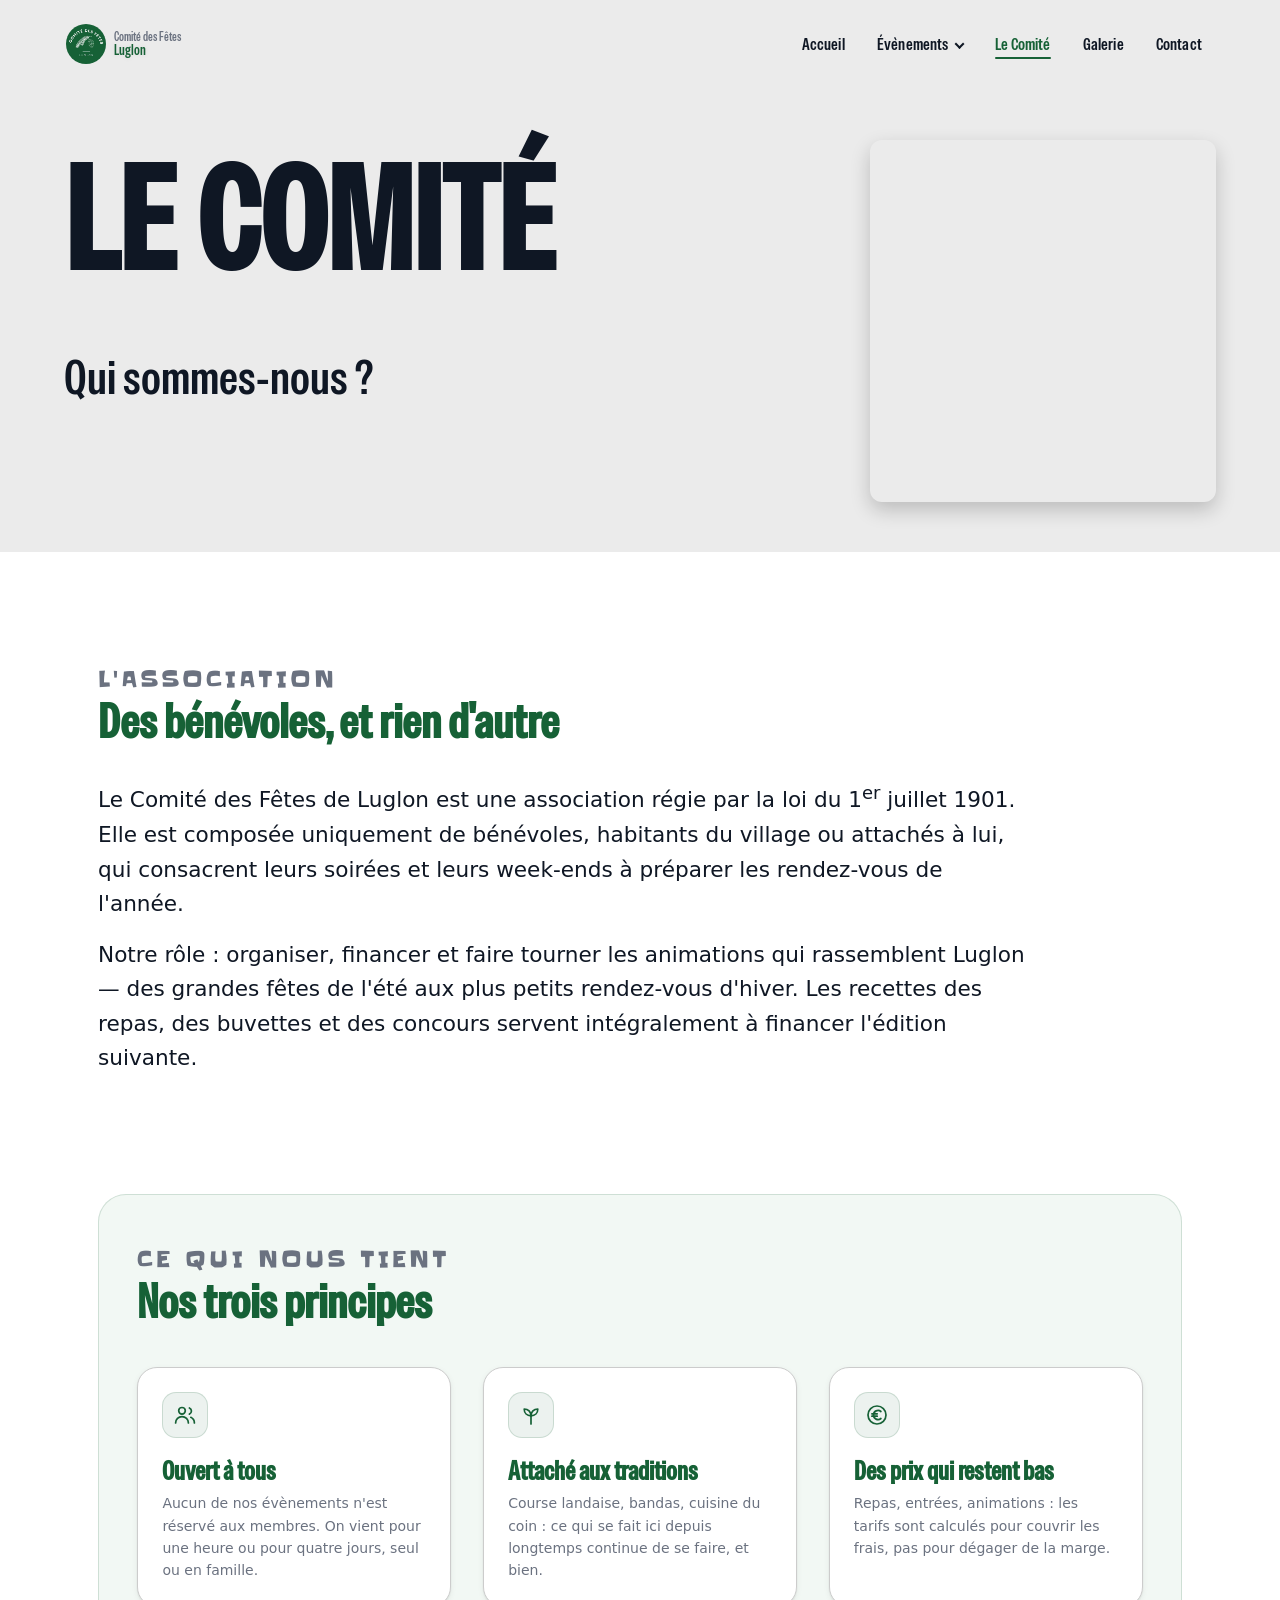
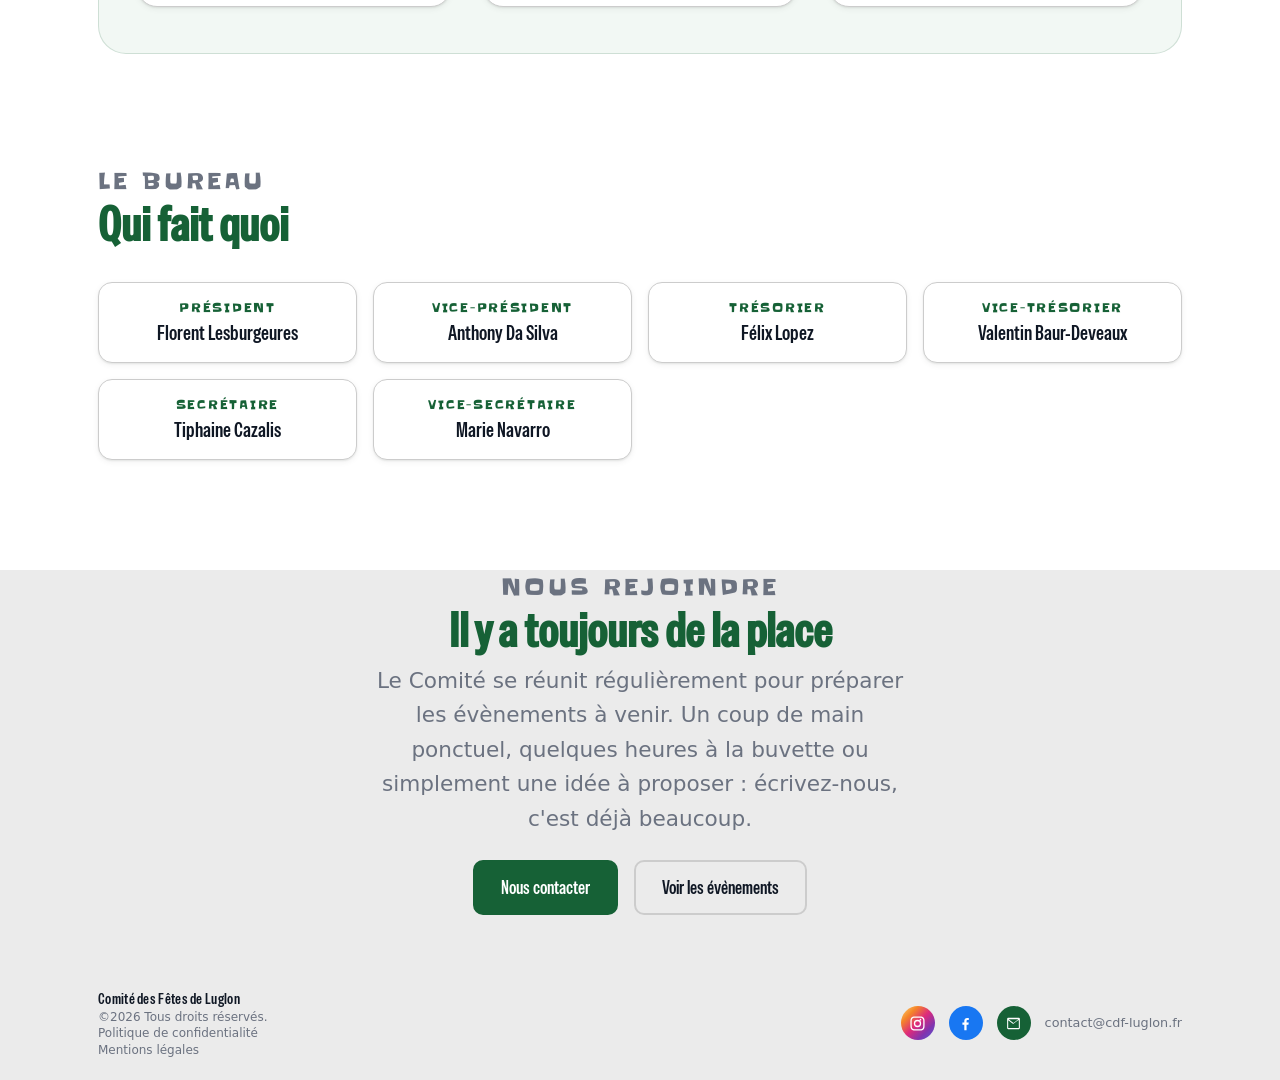
==== comite/index.html @ 2aa092a1 "Add files via upload" ====
<!doctype html>
<html lang="fr">
<head>
    <meta charset="utf-8">
    <meta name="viewport" content="width=device-width,initial-scale=1,viewport-fit=cover">
    <title>Le Comité - Comité des Fêtes de Luglon</title>

    <link rel="icon" type="image/png" href="/favicon.png">

    <link rel="stylesheet" href="/styles.css">

    <!-- SEO : balises meta -->
    <meta name="description" content="Qui sommes-nous : le Comité des Fêtes de Luglon, association loi 1901 de bénévoles qui organise les fêtes et animations du village. Le bureau, nos missions, comment nous rejoindre.">
    <link rel="canonical" href="https://cdf-luglon.fr/comite/">

    <!-- Open Graph (partage WhatsApp, Facebook, etc.) -->
    <meta property="og:type" content="website">
    <meta property="og:title" content="Le Comité — Comité des Fêtes de Luglon">
    <meta property="og:description" content="Qui sommes-nous : le Comité des Fêtes de Luglon, association loi 1901 de bénévoles qui organise les fêtes et animations du village. Le bureau, nos missions, comment nous rejoindre.">
    <meta property="og:url" content="https://cdf-luglon.fr/comite/">
    <meta property="og:image" content="https://cdf-luglon.fr/images/logo_google.jpg">
    <meta property="og:image:width" content="512">
    <meta property="og:image:height" content="512">
    <meta property="og:locale" content="fr_FR">
    <meta property="og:site_name" content="Comité des Fêtes de Luglon">

    <!-- JSON-LD : données structurées pour Google -->
    <script type="application/ld+json">
    {
      "@context": "https://schema.org",
      "@type": "Organization",
      "name": "Comité des Fêtes de Luglon",
      "url": "https://cdf-luglon.fr",
      "logo": "https://cdf-luglon.fr/images/logo_google.jpg",
      "image": "https://cdf-luglon.fr/images/logo_google.jpg",
      "email": "contact@cdf-luglon.fr",
      "sameAs": [
        "https://www.instagram.com/cdfluglon/",
        "https://www.facebook.com/p/Comit%C3%A9-des-f%C3%AAtes-de-Luglon-100083680651271/"
      ]
    }
    </script>
</head>
<body>
    <!-- ==========================================================
         BARRE DE NAVIGATION — bloc identique sur toutes les pages.
         SEULE DIFFÉRENCE ENTRE LES PAGES : l'attribut aria-current.
           /             → sur « Accueil »
           /evenements/  → sur « Évènements » (et ses sous-pages)
           /comite/      → sur « Le Comité »
           /galerie/     → sur « Galerie »
           /contact/     → sur « Contact »
           /reservation/, pages légales → aucun
         ========================================================== -->
    <a class="skip-link" href="#contenu">Aller au contenu</a>

    <nav class="site-nav" aria-label="Navigation principale">
        <div class="site-nav__bar">
            <span class="site-nav__glass" aria-hidden="true"></span>

            <a class="site-nav__brand" href="/">
                <img class="site-nav__logo" src="/images/logo_cdf.jpg" alt=""
                     width="40" height="40" decoding="async">
                <span class="site-nav__wordmark">
                    <span class="site-nav__wordmark-top">Comité des Fêtes</span>
                    <span class="site-nav__wordmark-bot">Luglon</span>
                </span>
            </a>

            <ul class="site-nav__links" id="site-nav-panel">
                <li><a href="/">Accueil</a></li>
                <li class="site-nav__item--has-menu">
                    <a href="/evenements/">Évènements<span class="site-nav__chevron" aria-hidden="true"></span></a>
                    <ul class="site-nav__submenu">
                        <li><a href="/evenements/fetes-de-luglon/">Les Fêtes de Luglon</a></li>
                        <li><a href="/evenements/concours-de-belote/">Concours de belote</a></li>
                        <li><a href="/evenements/carnaval/">Carnaval</a></li>
                        <li><a href="/evenements/">Tous les évènements</a></li>
                    </ul>
                </li>
                <li><a href="/comite/" aria-current="page">Le Comité</a></li>
                <li><a href="/galerie/">Galerie</a></li>
                <li><a href="/contact/">Contact</a></li>
            </ul>

            <button class="site-nav__toggle" type="button"
                    aria-expanded="false" aria-controls="site-nav-panel"
                    aria-label="Ouvrir le menu">
                <span class="site-nav__burger" aria-hidden="true"></span>
            </button>
        </div>
    </nav>

    <div class="site-nav__scrim" aria-hidden="true"></div>
    <div class="site-nav__sentinel" aria-hidden="true"></div>

    <div class="main-hero" id="contenu">
        <div class="hero-content">
            <h1 class="main-title">LE COMITÉ</h1>
            <p class="main-subtitle">Qui sommes-nous ?</p>
        </div>
        <!-- MOBILE : le dessin n'est pas seulement masqué, il n'est PAS
             TÉLÉCHARGÉ. Un simple display:none ne suffit pas — le
             navigateur récupère l'image quoi qu'il arrive, soit 256 Ko
             inutiles sur chaque page, en 4G de campagne.
             Le <source> ci-dessous intercepte sous 769px et sert un SVG
             vide en data URI (aucune requête). Le CSS masque ensuite le
             <picture> entier.
             Sans prise en charge de <picture>, l'<img> reprend la main et
             affiche le vrai dessin : dégradation propre. -->
        <picture class="hero-image">
            <source media="(max-width: 768px)" srcset="data:image/svg+xml,%3Csvg%20xmlns='http://www.w3.org/2000/svg'%20width='1734'%20height='1814'/%3E">
            <img src="/images/dessin_luglon.jpeg" alt="Dessin du bourg de Luglon"
                 width="1734" height="1814" decoding="async">
        </picture>
    </div>

    <main>
        <section class="page-section has-decor">
            <!-- DÉCOR VÉGÉTAL — voir la section 19 de styles.css. Purement
                 ornemental : aria-hidden, pointer-events:none, aucun JS, et rien
                 ne s'affiche en dessous de 1440px. -->
            <span class="decor-vine decor-vine--left" aria-hidden="true"><span class="decor-vine__ink"></span></span>
            <span class="decor-vine decor-vine--right" aria-hidden="true"><span class="decor-vine__ink"></span></span>
            <div class="section-head" data-reveal>
                <p class="kicker">L'association</p>
                <h2>Des bénévoles, et rien d'autre</h2>
            </div>
            <div class="prose" data-reveal>
                <p>
                    Le Comité des Fêtes de Luglon est une association régie par la loi
                    du 1<sup>er</sup> juillet 1901. Elle est composée uniquement de
                    bénévoles, habitants du village ou attachés à lui, qui consacrent
                    leurs soirées et leurs week-ends à préparer les rendez-vous de
                    l'année.
                </p>
                <p>
                    Notre rôle : organiser, financer et faire tourner les animations qui
                    rassemblent Luglon — des grandes fêtes de l'été aux plus petits
                    rendez-vous d'hiver. Les recettes des repas, des buvettes et des
                    concours servent intégralement à financer l'édition suivante.
                </p>
            </div>
        </section>

        <section class="page-section">
            <div class="panel">
                <div class="section-head" data-reveal>
                    <p class="kicker">Ce qui nous tient</p>
                    <h2>Nos trois principes</h2>
                </div>
                <div class="rail value-grid" tabindex="0"
                     role="group" aria-label="Nos trois principes">
                    <div class="value-card" data-reveal style="--i:0">
                        <span class="value-card__icon icon-badge"><svg class="icon" viewBox="0 0 24 24" fill="none" stroke="currentColor" stroke-width="1.7" stroke-linecap="round" stroke-linejoin="round" aria-hidden="true" focusable="false"><circle cx="9" cy="7.8" r="3.3"/><path d="M2.6 20a6.4 6.4 0 0 1 12.8 0"/><path d="M16.4 5a3.3 3.3 0 0 1 0 6.1"/><path d="M17.8 14.3A6.4 6.4 0 0 1 21.4 20"/></svg></span>
                        <h3>Ouvert à tous</h3>
                        <p>
                            Aucun de nos évènements n'est réservé aux membres. On vient
                            pour une heure ou pour quatre jours, seul ou en famille.
                        </p>
                    </div>
                    <div class="value-card" data-reveal style="--i:1">
                        <span class="value-card__icon icon-badge"><svg class="icon" viewBox="0 0 24 24" fill="none" stroke="currentColor" stroke-width="1.7" stroke-linecap="round" stroke-linejoin="round" aria-hidden="true" focusable="false"><path d="M12 21v-8.2"/><path d="M12 12.8c0-4 2.8-6.8 6.8-6.8 0 4-2.8 6.8-6.8 6.8Z"/><path d="M12 12.8c0-4-2.8-6.8-6.8-6.8 0 4 2.8 6.8 6.8 6.8Z"/></svg></span>
                        <h3>Attaché aux traditions</h3>
                        <p>
                            Course landaise, bandas, cuisine du coin : ce qui se fait ici
                            depuis longtemps continue de se faire, et bien.
                        </p>
                    </div>
                    <div class="value-card" data-reveal style="--i:2">
                        <span class="value-card__icon icon-badge"><svg class="icon" viewBox="0 0 24 24" fill="none" stroke="currentColor" stroke-width="1.7" stroke-linecap="round" stroke-linejoin="round" aria-hidden="true" focusable="false"><circle cx="12" cy="12" r="9"/><path d="M15.9 8.5a4.5 4.5 0 0 0-7.4 3.5 4.5 4.5 0 0 0 7.4 3.5"/><path d="M6.9 10.8h5.3M6.9 13.2h5.3"/></svg></span>
                        <h3>Des prix qui restent bas</h3>
                        <p>
                            Repas, entrées, animations : les tarifs sont calculés pour
                            couvrir les frais, pas pour dégager de la marge.
                        </p>
                    </div>
                </div>
                <!-- Points remplis par rail-dots.js : tout .rail suivi d'un
                     .rail-dots en reçoit, sans rien déclarer côté JS.
                     Masqués au-dessus de 900px, où le rail devient une grille. -->
                <div class="rail-dots" role="group" aria-label="Aller à un principe"></div>
            </div>
        </section>

        <section class="page-section has-decor">
            <!-- DÉCOR VÉGÉTAL — voir la section 19 de styles.css. Purement
                 ornemental : aria-hidden, pointer-events:none, aucun JS, et rien
                 ne s'affiche en dessous de 1440px. -->
            <span class="decor-vine decor-vine--left" aria-hidden="true"><span class="decor-vine__ink"></span></span>
            <span class="decor-vine decor-vine--right" aria-hidden="true"><span class="decor-vine__ink"></span></span>
            <div class="section-head" data-reveal>
                <p class="kicker">Le bureau</p>
                <h2>Qui fait quoi</h2>
            </div>
            <div class="team-grid">
                <div class="member" data-reveal style="--i:0">
                    <p class="member__role">Président</p>
                    <p class="member__name">Florent Lesburgeures</p>
                </div>
                <div class="member" data-reveal style="--i:1">
                    <p class="member__role">Vice-président</p>
                    <p class="member__name">Anthony Da Silva</p>
                </div>
                <div class="member" data-reveal style="--i:2">
                    <p class="member__role">Trésorier</p>
                    <p class="member__name">Félix Lopez</p>
                </div>
                <div class="member" data-reveal style="--i:2">
                    <p class="member__role">Vice-trésorier</p>
                    <p class="member__name">Valentin Baur-Deveaux</p>
                </div>
                <div class="member" data-reveal style="--i:3">
                    <p class="member__role">Secrétaire</p>
                    <p class="member__name">Tiphaine Cazalis</p>
                </div>
                <div class="member" data-reveal style="--i:3">
                    <p class="member__role">Vice-secrétaire</p>
                    <p class="member__name">Marie Navarro</p>
                </div>
            </div>
        </section>

        <section class="page-section page-section--footer-band">
            <div class="section-head section-head--center" data-reveal>
                <p class="kicker">Nous rejoindre</p>
                <h2>Il y a toujours de la place</h2>
                <p>
                    Le Comité se réunit régulièrement pour préparer les évènements à
                    venir. Un coup de main ponctuel, quelques heures à la buvette ou
                    simplement une idée à proposer : écrivez-nous, c'est déjà
                    beaucoup.
                </p>
                <div class="cta-row" style="justify-content:center">
                    <a class="btn btn--primary" href="/contact/">Nous contacter</a>
                    <a class="btn btn--ghost" href="/evenements/">Voir les évènements</a>
                </div>
            </div>
        </section>
    </main>

    <footer class="site-footer">
        <div class="footer-inner">
            <div class="footer-brand">
                <span class="footer-title">Comité des Fêtes de Luglon</span>
                <span class="footer-copyright">©2026 Tous droits réservés.</span>
                <a href="/confidentialite/" class="footer-legal-link">Politique de confidentialité</a>
                <a href="/mentions-legales/" class="footer-legal-link">Mentions légales</a>
            </div>
            <div class="footer-social">
                <a href="https://www.instagram.com/cdfluglon/" target="_blank" rel="noopener noreferrer" aria-label="Instagram du Comité des Fêtes de Luglon" class="footer-social-link footer-instagram">
                    <svg viewBox="0 0 24 24" class="footer-icon" aria-hidden="true"><path fill="currentColor" d="M12 2c-2.72 0-3.06.01-4.12.06-1.06.05-1.79.22-2.43.47a4.9 4.9 0 0 0-1.77 1.15A4.9 4.9 0 0 0 2.53 5.45c-.25.64-.42 1.37-.47 2.43C2.01 8.94 2 9.28 2 12s.01 3.06.06 4.12c.05 1.06.22 1.79.47 2.43.26.66.6 1.22 1.15 1.77.55.55 1.11.9 1.77 1.15.64.25 1.37.42 2.43.47C8.94 21.99 9.28 22 12 22s3.06-.01 4.12-.06c1.06-.05 1.79-.22 2.43-.47a4.9 4.9 0 0 0 1.77-1.15 4.9 4.9 0 0 0 1.15-1.77c.25-.64.42-1.37.47-2.43.05-1.06.06-1.4.06-4.12s-.01-3.06-.06-4.12c-.05-1.06-.22-1.79-.47-2.43a4.9 4.9 0 0 0-1.15-1.77A4.9 4.9 0 0 0 18.55 2.53c-.64-.25-1.37-.42-2.43-.47C15.06 2.01 14.72 2 12 2Zm0 1.8c2.67 0 2.99.01 4.04.06.97.04 1.5.21 1.85.34.46.18.79.39 1.14.74.35.35.56.68.74 1.14.13.35.3.88.34 1.85.05 1.05.06 1.37.06 4.04s-.01 2.99-.06 4.04c-.04.97-.21 1.5-.34 1.85-.18.46-.39.79-.74 1.14-.35.35-.68.56-1.14.74-.35.13-.88.3-1.85.34-1.05.05-1.37.06-4.04.06s-2.99-.01-4.04-.06c-.97-.04-1.5-.21-1.85-.34a3.1 3.1 0 0 1-1.14-.74 3.1 3.1 0 0 1-.74-1.14c-.13-.35-.3-.88-.34-1.85C3.81 14.99 3.8 14.67 3.8 12s.01-2.99.06-4.04c.04-.97.21-1.5.34-1.85.18-.46.39-.79.74-1.14.35-.35.68-.56 1.14-.74.35-.13.88-.3 1.85-.34C9.01 3.81 9.33 3.8 12 3.8Zm0 3.05a5.15 5.15 0 1 0 0 10.3 5.15 5.15 0 0 0 0-10.3Zm0 8.5a3.35 3.35 0 1 1 0-6.7 3.35 3.35 0 0 1 0 6.7Zm5.36-8.7a1.2 1.2 0 1 1-2.4 0 1.2 1.2 0 0 1 2.4 0Z"/></svg>
                </a>
                <a href="https://www.facebook.com/p/Comit%C3%A9-des-f%C3%AAtes-de-Luglon-100083680651271/" target="_blank" rel="noopener noreferrer" aria-label="Facebook du Comité des Fêtes de Luglon" class="footer-social-link footer-facebook">
                    <svg viewBox="0 0 24 24" class="footer-icon" aria-hidden="true"><path fill="currentColor" d="M13.5 21.5v-7.9h2.65l.4-3.08h-3.05V8.55c0-.89.25-1.5 1.52-1.5h1.63V4.3a21.8 21.8 0 0 0-2.37-.12c-2.35 0-3.96 1.43-3.96 4.06v2.27H7.66v3.08h2.66v7.9h3.18Z"/></svg>
                </a>
                <a href="mailto:contact@cdf-luglon.fr" aria-label="Envoyer un e-mail au Comité des Fêtes de Luglon" class="footer-social-link footer-mail">
                    <svg viewBox="0 0 24 24" class="footer-icon" aria-hidden="true"><path fill="currentColor" d="M3 5.5A1.5 1.5 0 0 1 4.5 4h15A1.5 1.5 0 0 1 21 5.5v13a1.5 1.5 0 0 1-1.5 1.5h-15A1.5 1.5 0 0 1 3 18.5v-13Zm2.1.5 6.9 5.17L18.9 6H5.1Zm13.4 1.3-6.1 4.57a1.5 1.5 0 0 1-1.8 0L4.5 7.3v11.2h15V7.3Z"/></svg>
                </a>
                <a href="mailto:contact@cdf-luglon.fr" class="footer-email">contact@cdf-luglon.fr</a>
            </div>
        </div>
    </footer>

    <script src="/scroll-animations.js"></script>
    <script src="/rail-dots.js"></script>
    <script src="/nav.js"></script>
</body>
</html>
---- styles.css ----
/* ============================================================================
   COMITÉ DES FÊTES DE LUGLON — feuille de style unique
   ============================================================================

   SOMMAIRE
     1.  Tokens (variables de design)
     2.  Polices (@font-face)
     3.  Reset & base
     4.  Typographie
     5.  Utilitaires de mise en page
     6.  Primitives « verre »
     7.  Boutons & liens
     8.  Barre de navigation
     9.  Hero
     10. Cartes & contenu (accueil, programme)
     11. Rails / carrousels à défilement magnétique
         puis, dans la foulée : sections de contenu (.page-section),
         cartes d'évènement, page Comité, page Contact
     12. Galerie photo
     13. Formulaire de réservation
     14. Modales
     15. Page de confirmation
     16. Pages légales
     17. Pied de page
     18. Mouvement, apparitions au scroll, accessibilité

   DEUX RÈGLES À NE PAS ENFREINDRE
   -------------------------------
   A. BUDGET « VERRE ». Le flou d'arrière-plan (backdrop-filter) est réservé à
      trois surfaces : .site-nav__glass, le panneau mobile, .modal-box. Tout le
      reste est opaque (--card / --bg + une ombre). Chaque backdrop-filter est
      une passe GPU distincte ; en empiler plus fait tomber les images par
      seconde sur mobile.

   B. JAMAIS de `filter`, `transform`, `will-change` ni `contain: paint` sur
      html, body, .wrap ou tout ancêtre de la barre de navigation ou d'une
      modale. N'importe laquelle de ces propriétés transforme un
      `position: fixed` en `position: absolute` relatif à cet ancêtre, et
      casse à la fois la barre et les modales.

   ORGANISATION
   ------------
   Chaque composant est décrit à UN SEUL endroit : structure, survol,
   animation et media query comprises. L'ancienne version séparait une couche
   « animations » d'une couche « structure », si bien que chaque composant
   existait en deux exemplaires distants de 600 lignes.
   ============================================================================ */


/* ============================================================================
   1. TOKENS
   ============================================================================ */

:root {
  /* --- Couleurs (noms historiques conservés) --- */
  --bg: #ffffff;
  --card: #ebebeb;
  --text: #0f1724;              /* Noir foncé */
  --muted: #6b7280;
  --tab-font: #e9f2ee;
  --tab-border : #ccc;
  --form-bg: #ffffff;
  --text-shadow: #0000001a;
  --luglon-green: #166136;
  --resa-shadow: #00000080;

  --accent: var(--luglon-green);
  --error-red: #dc3545;
  --warning-orange-font: #ffa5001a;
  --warning-orange-border: #ffa500;

  --sending-bg: #ffe0b2;
  --sending-border: #e65100;
  --error-bg: #ffebee;
  --error-border: #c62828;
  --success-bg: #e8f5e9;
  --success-border: #2e7d32;

  /* Alerte / attention — volontairement en rupture avec le vert de marque */
  --alert: #c62828;

  /* VERT DE TEXTE — à utiliser pour tout titre ou libellé écrit en vert.
     --luglon-green est le vert des SURFACES (boutons, filets, fonds) : il est
     conçu pour porter du texte blanc. Employé comme couleur d'encre sur le
     fond sombre (#1a1a1a), il tombe à 2,2:1, très en dessous du minimum de
     4,5:1. --green-ink suit donc le thème : vert de marque en clair, vert
     clair en sombre. Les deux tiennent ~9,7:1 sur leur fond respectif. */
  --green-ink: #166136;

  /* Déclinaisons du vert de marque (dérivées de --luglon-green) */
  --green-050: #f2f8f4;
  --green-100: #dcebe2;
  --green-700: #0f4a28;
  --green-tint-08: rgba(22, 97, 54, 0.08);
  --green-tint-16: rgba(22, 97, 54, 0.16);
  --green-tint-24: rgba(22, 97, 54, 0.24);

  /* --- Polices --- */
  --font-body: Inter, system-ui, -apple-system, "Segoe UI", Roboto, "Helvetica Neue", Arial;
  --font-title: "Special Gothic Condensed One", sans-serif;
  --font-display: "Fascinate Inline", cursive;   /* titres de jour UNIQUEMENT */
  --font-kicker: "Slackey", cursive;             /* sur-titres de section */

  /* --- Échelle typographique (pour les nouveaux composants) --- */
  --fs-hero: clamp(2.75rem, 11vw, 9rem);
  --fs-h1:   clamp(2.25rem, 7vw, 5rem);
  --fs-h2:   clamp(1.75rem, 4.5vw, 3rem);
  --fs-h3:   clamp(1.2rem, 2.4vw, 1.6rem);
  --fs-day:  clamp(2rem, 7vw, 4rem);
  --fs-lead: clamp(1.05rem, 1.8vw, 1.35rem);
  --fs-lead-xl: clamp(1.3rem, 2.6vw, 1.9rem);   /* chapô de section */
  --fs-sm:   0.875rem;
  --fs-xs:   0.78rem;

  --lh-tight: 1.06;
  --lh-body:  1.6;
  --tracking-title: 0.01em;
  --tracking-kicker: 0.14em;

  /* --- Espacement (base 4px) --- */
  --space-3xs: 0.25rem;
  --space-2xs: 0.5rem;
  --space-xs:  0.75rem;
  --space-s:   1rem;
  --space-m:   1.5rem;
  --space-l:   2rem;
  --space-xl:  3rem;
  --space-2xl: 4.5rem;
  --space-3xl: 7rem;

  --section-y:   clamp(3rem, 8vw, 7rem);
  --gutter:      clamp(1rem, 5vw, 3rem);
  --content-max: 1180px;
  --measure:     68ch;

  /* --- Rayons --- */
  --r-xs: 6px;
  --r-s: 10px;
  --r-m: 14px;
  --r-l: 20px;
  --r-xl: 28px;
  --r-pill: 999px;

  /* --- Ombres (contact serré + ambiant large + liseré intérieur) --- */
  --rim-top: inset 0 1px 0 rgba(255, 255, 255, 0.75);
  --shadow-s: 0 1px 2px rgba(9, 30, 18, 0.08),
              0 2px 6px rgba(9, 30, 18, 0.06);
  --shadow-m: 0 1px 2px rgba(9, 30, 18, 0.08),
              0 8px 24px -6px rgba(9, 30, 18, 0.14);
  --shadow-l: 0 2px 4px rgba(9, 30, 18, 0.10),
              0 18px 48px -12px rgba(9, 30, 18, 0.22);
  --shadow-nav: 0 1px 2px rgba(9, 30, 18, 0.06),
                0 8px 30px -8px rgba(9, 30, 18, 0.18);
  --shadow-focus: 0 0 0 3px var(--green-tint-24);

  /* --- Verre (voir la règle A en tête de fichier) --- */
  --glass-blur: 12px;
  --glass-sat: 1.4;
  --glass-filter: blur(var(--glass-blur)) saturate(var(--glass-sat));
  --glass-bg:        rgba(255, 255, 255, 0.45);
  /* La barre et le panneau mobile passent au-dessus de gros titres très
     contrastés : 0.45 ne sépare pas assez, les liens se confondent avec le
     texte qui défile derrière. */
  --glass-bg-strong: rgba(255, 255, 255, 0.78);
  --glass-opaque:    #f7f7f8;   /* transparence réduite / contraste élevé */
  --glass-edge: linear-gradient(150deg,
                  rgba(255, 255, 255, 0.90),
                  rgba(255, 255, 255, 0.15) 30%,
                  rgba(255, 255, 255, 0.00) 55%,
                  rgba(255, 255, 255, 0.40));

  /* --- Mouvement --- */
  --ease-standard:  cubic-bezier(0.2, 0, 0, 1);
  --ease-enter:     cubic-bezier(0.05, 0.7, 0.1, 1);
  --ease-exit:      cubic-bezier(0.3, 0, 0.8, 0.15);
  --ease-overshoot: cubic-bezier(0.34, 1.56, 0.64, 1);
  --ease-sheet:     cubic-bezier(0.32, 0.72, 0, 1);
  /* Courbe historique du site, conservée pour les animations existantes */
  --ease-expo-out:  cubic-bezier(0.22, 1, 0.36, 1);

  --dur-hover: 120ms;
  --dur-fast:  180ms;
  --dur-exit:  160ms;
  --dur-base:  240ms;
  --dur-slow:  400ms;
  --dur-sheet: 500ms;

  /* --- Plans (z-index) : une seule échelle nommée ---
     Avant, .floating-logo et .modal-overlay valaient tous deux 1000 : la
     modale et le logo se disputaient le même plan. */
  --z-base: 0;
  --z-raised: 10;      /* cartes survolées, points de carrousel */
  --z-sticky: 100;
  /* Le voile passe SOUS la barre : .site-nav est en position:fixed avec un
     z-index, elle crée donc un contexte d'empilement — tout ce qu'elle
     contient (dont le panneau) est peint au niveau 200. Un voile à 210
     recouvrirait la croix de fermeture, qui deviendrait non cliquable. */
  --z-scrim: 190;      /* voile du panneau mobile */
  --z-nav: 200;        /* barre de navigation (et panneau mobile) */
  --z-sheet: 220;      /* panneau, DANS le contexte de .site-nav */
  --z-modal: 400;      /* .modal-overlay (récapitulatif, doublon) */
  --z-toast: 500;      /* lien d'évitement */

  /* --- Barre de navigation --- */
  --nav-h: 64px;
  --nav-h-scrolled: 54px;
  --nav-top: 12px;
  --nav-top-scrolled: 8px;
  --nav-w:          min(var(--content-max), calc(100% - 2 * var(--gutter)));
  --nav-w-scrolled: min(880px,              calc(100% - 2 * var(--gutter)));
  --nav-offset: calc(var(--nav-h) + var(--nav-top) + var(--space-s));
}

/* --- MODE SOMBRE --- */
@media (prefers-color-scheme: dark) {
  :root {
    --bg: #1a1a1a;      /* Fond principal (BODY) */
    --card: #121212;    /* Fond des cartes/boîtes sombre (HERO) */
    --text: #f6f6f6;    /* Blanc cassé */
    --muted: #a1a1a1;
    --tab-font: #222222;
    --form-bg: #222222;
    --text-shadow: #16613680;
    --tab-border : #444444;
    --resa-shadow: #000000cc;

    /* Voir le commentaire de --green-ink dans :root */
    --green-ink: #6bd698;

    --green-050: #10251a;
    --green-100: #16321f;
    --green-tint-08: rgba(107, 214, 152, 0.10);
    --green-tint-16: rgba(107, 214, 152, 0.18);
    --green-tint-24: rgba(107, 214, 152, 0.28);

    /* Le liseré est un token : toutes les ombres qui le référencent suivent */
    --rim-top: inset 0 1px 0 rgba(255, 255, 255, 0.10);
    --shadow-s: 0 1px 2px rgba(0, 0, 0, 0.50), 0 2px 6px rgba(0, 0, 0, 0.35);
    --shadow-m: 0 1px 2px rgba(0, 0, 0, 0.50), 0 8px 24px -6px rgba(0, 0, 0, 0.55);
    --shadow-l: 0 2px 4px rgba(0, 0, 0, 0.55), 0 18px 48px -12px rgba(0, 0, 0, 0.70);
    --shadow-nav: 0 1px 2px rgba(0, 0, 0, 0.40), 0 8px 30px -8px rgba(0, 0, 0, 0.60);

    --glass-bg:        rgba(20, 20, 22, 0.55);
    --glass-bg-strong: rgba(20, 20, 22, 0.82);
    --glass-opaque:    #1c1c1e;
    --glass-edge: linear-gradient(150deg,
                    rgba(255, 255, 255, 0.30),
                    rgba(255, 255, 255, 0.06) 30%,
                    rgba(255, 255, 255, 0.00) 55%,
                    rgba(255, 255, 255, 0.12));
  }
}


/* ============================================================================
   2. POLICES — hébergées en local (self-hosted)
   Fichiers dans /fonts à la racine du site. Remplace le chargement depuis
   fonts.googleapis.com, qui imposait une bannière de consentement (RGPD).
   ============================================================================ */

@font-face {
  font-family: 'Fascinate Inline';
  font-style: normal;
  font-weight: 400;
  font-display: swap;
  src: url('/fonts/fascinate-inline.woff2') format('woff2');
}
@font-face {
  font-family: 'Slackey';
  font-style: normal;
  font-weight: 400;
  font-display: swap;
  src: url('/fonts/slackey.woff2') format('woff2');
}
@font-face {
  font-family: 'Special Gothic Condensed One';
  font-style: normal;
  font-weight: 400;
  font-display: swap;
  src: url('/fonts/special-gothic-condensed-one.woff2') format('woff2');
}


/* ============================================================================
   3. RESET & BASE
   ============================================================================ */

* {
  box-sizing: border-box;
}

/* L'attribut `hidden` doit toujours gagner, y compris face à une règle
   display: flex/grid posée par ailleurs. C'est le mécanisme qui garde le
   formulaire de réservation fermé hors saison (voir reservation-gate.js). */
[hidden] {
  display: none !important;
}

body {
  font-family: var(--font-body);
  margin: 0;
  background: var(--bg);
  color: var(--text);
}


/* ============================================================================
   4. TYPOGRAPHIE
   ============================================================================ */

/* Titres principaux de page */
.main-title {
  font-size: 9rem;
  font-family: var(--font-title);
  line-height: 1.1;
  margin: 0 0 10px;
  color: var(--text);
  animation: titleReveal 0.9s var(--ease-expo-out) both;
}
.main-subtitle {
  font-size: 3rem;
  font-family: var(--font-title);
  color: var(--text);
  animation: subtitleReveal 0.7s 0.4s var(--ease-expo-out) both;
}

@media (max-width: 768px) {
  .main-title {
    font-size: 4rem;
    line-height: 1;
    margin-bottom: 5px;
  }
  /* Titre d'un seul mot très long (ex. « CONFIDENTIALITÉ ») : on réduit la
     taille proportionnellement à la largeur d'écran pour qu'il tienne sur une
     ligne sans déborder. Doit rester APRÈS .main-title. */
  .main-title--long {
    font-size: clamp(1.9rem, 9.5vw, 4rem);
  }
  .main-subtitle {
    font-size: 1.5rem;
  }
}

/* Textes de feedback (type « merci de remplir la case ») */
.empty, .small {
  color: var(--muted);
}

/* Notes RGPD du formulaire (sous le commentaire et le bouton RÉSERVER) :
   plus petites que le texte saisi par l'utilisateur */
.form-note {
  font-size: 0.85rem;
  line-height: 1.5;
}
.form-note a {
  color: var(--green-ink);
}


/* ============================================================================
   5. UTILITAIRES DE MISE EN PAGE
   ============================================================================ */

/* Incrustation pleine largeur dans le navigateur (pas de marge) */
.wrap {
  max-width: 100%;
  margin: 0;
  padding: 0;
}

/* Surface de contenu neutre. Les variantes (.res-wrap .card, .legal-card,
   .confirmation-card) ajoutent fond, rayon et ombre — voir leurs sections. */
.card {
  padding: 18px;
  border-radius: 0;
  box-shadow: none;
  background: transparent;
  color: var(--text);
}

.field-auto {
  flex: 1;
}
.field-small {
  width: 160px;
  flex-shrink: 0;
}
.field-end {
  align-items: flex-end;
}
.reservation-count {
  margin-left: auto;
  font-size: 13px;
}

form .row {
  display: flex;
  gap: 10px;
}

@media (max-width: 768px) {
  form .row {
    flex-direction: column;
    gap: 0;
  }
  .field-small {
    width: 100%;
  }
}


/* ============================================================================
   6. PRIMITIVES « VERRE »
   Voir la règle A en tête de fichier : trois surfaces maximum.
   Le flou est porté par un enfant en position:absolute d'un parent fixe et
   transparent — iOS Safari repeint un `position:fixed + backdrop-filter` à
   chaque frame de défilement.
   ============================================================================ */

.glass {
  position: relative;
  background: var(--glass-bg);
  -webkit-backdrop-filter: var(--glass-filter);
          backdrop-filter: var(--glass-filter);
  box-shadow: var(--shadow-m), var(--rim-top);
}

/* Liseré spéculaire : bordure dégradée de 1px, découpée au masque.
   Une bordure blanche uniforme fait « autocollant » ; le verre réel accroche
   la lumière sur deux arcs opposés. */
.glass::before {
  content: "";
  position: absolute;
  inset: 0;
  border-radius: inherit;
  padding: 1px;
  background: var(--glass-edge);
  -webkit-mask: linear-gradient(#000 0 0) content-box,
                linear-gradient(#000 0 0);
  -webkit-mask-composite: xor;
          mask-composite: exclude;
  pointer-events: none;
}

/* Repli sans backdrop-filter : on compense le flou manquant par de l'opacité */
@supports not ((backdrop-filter: blur(1px)) or (-webkit-backdrop-filter: blur(1px))) {
  .glass {
    background: var(--glass-opaque);
  }
}


/* ============================================================================
   6 bis. ICÔNES
   ============================================================================

   POURQUOI DES SVG EN LIGNE, ET PAS DES EMOJI
   Un emoji n'est pas un dessin : c'est un caractère, rendu par la police
   emoji du SYSTÈME. Le même 🃏 est un joker sur macOS, un dos de carte sur
   Android, autre chose encore sur Windows — en couleurs qui n'ont aucun
   rapport avec la charte, et sans aucun moyen de les corriger. Sur un site
   dont tout l'intérêt visuel tient à un vert précis, c'est un trou.
   Les SVG ci-dessous héritent de `currentColor` : ils suivent le thème
   clair/sombre et le vert de marque, à l'identique partout.

   POURQUOI EN LIGNE PLUTÔT QU'UN SPRITE
   Un sprite externe (<use href="/icons.svg#x">) économiserait quelques
   octets, mais ajoute une requête, un mécanisme de plus, et des surprises
   connues sur le style hérité. Le pied de page inline déjà ses trois logos
   depuis toujours : on garde UN seul motif dans le dépôt.

   ACCESSIBILITÉ
   Ces icônes sont DÉCORATIVES : elles doublent un titre écrit juste à côté.
   Elles portent donc aria-hidden="true" et focusable="false" (ce dernier
   pour IE/Edge hérité, où un <svg> entre dans l'ordre de tabulation).
   Une icône qui porterait une information seule aurait besoin, elle, d'un
   role="img" et d'un <title>.
   ============================================================================ */

.icon {
  width: 24px;
  height: 24px;
  display: block;
  flex: none;
}

/* Icône posée dans une pastille teintée — cartes d'évènement, principes du
   Comité, moyens de contact. */
.icon-badge {
  display: inline-flex;
  align-items: center;
  justify-content: center;
  width: 46px;
  height: 46px;
  flex: none;
  border-radius: var(--r-m);
  background: var(--green-tint-08);
  border: 1px solid var(--green-tint-16);
  color: var(--green-ink);
  transition: background var(--dur-base) var(--ease-standard),
              transform  var(--dur-base) var(--ease-overshoot);
}

/* Marques déposées : couleurs officielles, logo en blanc. Un logo de marque
   ne se redessine pas en vert — il se cite. Mêmes valeurs que le pied de
   page, pour que les deux endroits ne divergent jamais. */
.icon-badge--facebook {
  background: #1877F2;
  border-color: #1877F2;
  color: #fff;
}
.icon-badge--instagram {
  background: linear-gradient(135deg, #FEDA77 0%, #F58529 25%, #DD2A7B 50%, #8134AF 75%, #515BD4 100%);
  border-color: transparent;
  color: #fff;
}

/* Icône dans une ligne de texte (titres de modale, bandeaux d'avertissement).
   vertical-align négatif : cale le centre optique du dessin sur la hauteur
   d'x, sinon l'icône flotte au-dessus de la ligne de base. */
.icon-inline {
  width: 1.1em;
  height: 1.1em;
  display: inline-block;
  vertical-align: -0.18em;
  margin-right: 0.4em;
  flex: none;
}


/* ============================================================================
   7. BOUTONS & LIENS
   ============================================================================ */

/* --- Bouton principal (actions de bas de page : confirmation, pages légales) --- */
.nav-button {
  color: white;
  background: var(--luglon-green);
  border-radius: 10px;
  padding: 15px;
  display: block;
  width: 100%;
  border: none;
  cursor: pointer;
  font-size: 1.2rem;
  text-decoration: none;
  font-family: var(--font-title);
  position: relative;
  transition: filter var(--dur-fast), transform 0.15s,
              box-shadow var(--dur-fast) var(--ease-standard);
}
.nav-button:hover {
  filter: brightness(1.12);
  transform: translateY(-2px);
  box-shadow: var(--shadow-m);
}
.nav-button:active {
  transform: translateY(0) scale(0.98);
}

@media (max-width: 768px) {
  .nav-button {
    width: 100%;
    padding: 8px 5px;
    font-size: 1rem;
    margin: 0;
  }
}

/* --- Bouton « Ajouter au calendrier » (page Programme) --- */
.btn-add-calendar {
  margin-top: 6px;
  padding: 6px 14px;
  border: 1px solid var(--luglon-green);
  border-radius: 20px;
  background: var(--luglon-green);
  color: #ffffff;
  font-size: 0.8rem;
  font-weight: 600;
  cursor: pointer;
  transition: background var(--dur-fast), color var(--dur-fast),
              transform 0.15s, box-shadow var(--dur-fast);
}
.btn-add-calendar:hover {
  background: #ffffff;
  /* --luglon-green et NON --green-ink : le fond est un blanc codé en dur, il
     ne suit pas le thème sombre. Y poser le vert clair donnerait 1,9:1. */
  color: var(--luglon-green);
  transform: translateY(-1px);
  box-shadow: 0 4px 14px rgba(22, 97, 54, 0.3);
}
.btn-add-calendar:active {
  transform: translateY(0) scale(0.97);
}

/* Conteneur du bouton, en bas de chaque bloc de journée */
.day-calendar-action {
  margin-top: 14px;
  display: flex;
}
.planning-section.align-left .day-calendar-action {
  justify-content: flex-start;
}
.planning-section.align-right .day-calendar-action {
  justify-content: flex-end;
}


/* ============================================================================
   8. BARRE DE NAVIGATION
   Voir la règle B en tête de fichier.
   Le bloc HTML est identique sur les 6 pages, à l'attribut aria-current près.
   ============================================================================ */

/* Le parent fixe est TRANSPARENT et sans filtre : sur iOS Safari, un
   `position: fixed` porteur d'un backdrop-filter est repeint à chaque frame de
   défilement. Le verre est donc porté par .site-nav__glass, un enfant en
   position: absolute. Ce découpage règle aussi le fait que Safari 26 teinte sa
   propre barre d'outils en échantillonnant les éléments fixes. */
.site-nav {
  position: fixed;
  inset: var(--nav-top) 0 auto 0;
  z-index: var(--z-nav);
  background: none;
  pointer-events: none;   /* on ne bloque pas les clics de part et d'autre */
  transition: inset var(--dur-slow) var(--ease-standard);
}
.site-nav.is-scrolled {
  inset: var(--nav-top-scrolled) 0 auto 0;
}

.site-nav__bar {
  position: relative;
  pointer-events: auto;
  display: flex;
  align-items: center;
  gap: var(--space-s);
  width: var(--nav-w);
  margin-inline: auto;
  min-height: var(--nav-h);
  padding: var(--space-2xs) var(--space-s);
  border-radius: var(--r-l);
  transition: width         var(--dur-slow) var(--ease-standard),
              min-height    var(--dur-slow) var(--ease-standard),
              border-radius var(--dur-slow) var(--ease-standard),
              padding       var(--dur-slow) var(--ease-standard);
}
.site-nav.is-scrolled .site-nav__bar {
  width: var(--nav-w-scrolled);
  min-height: var(--nav-h-scrolled);
  border-radius: var(--r-pill);
  padding-inline: var(--space-m);
}
/* Panneau ouvert : on fige le rétrécissement, sinon le panneau se relayoute
   sous les doigts de l'utilisateur. */
.site-nav.is-open .site-nav__bar {
  transition: none;
}

/* --- La surface de verre --- */
/* z-index: 0 — sans quoi cette couche, étant positionnée, se peindrait
   AU-DESSUS de la marque et du bouton, qui sont en flux normal. Le contenu de
   la barre est remonté à z-index 1 juste en dessous. */
.site-nav__glass {
  position: absolute;
  inset: 0;
  z-index: 0;
  border-radius: inherit;
  background: var(--glass-bg-strong);
  -webkit-backdrop-filter: var(--glass-filter);
          backdrop-filter: var(--glass-filter);
  box-shadow: var(--shadow-nav), var(--rim-top);
  opacity: 0;
  /* On anime l'OPACITÉ, jamais le backdrop-filter : modifier le filtre force
     une recomposition complète du fond à chaque frame. */
  transition: opacity var(--dur-base) var(--ease-standard);
  pointer-events: none;
}
.site-nav.is-scrolled .site-nav__glass,
.site-nav.is-open      .site-nav__glass {
  opacity: 1;
}
/* Liseré spéculaire : bordure dégradée de 1px découpée au masque */
.site-nav__glass::after {
  content: "";
  position: absolute;
  inset: 0;
  border-radius: inherit;
  padding: 1px;
  background: var(--glass-edge);
  -webkit-mask: linear-gradient(#000 0 0) content-box,
                linear-gradient(#000 0 0);
  -webkit-mask-composite: xor;
          mask-composite: exclude;
  pointer-events: none;
}

/* --- Sentinelle : aucun impact de mise en page --- */
.site-nav__sentinel {
  position: absolute;
  top: 24px;
  left: 0;
  width: 1px;
  height: 1px;
  pointer-events: none;
}

/* Tout le contenu de la barre passe au-dessus de la couche de verre */
.site-nav__brand,
.site-nav__links,
.site-nav__toggle {
  position: relative;
  z-index: 1;
}

/* --- Marque --- */
.site-nav__brand {
  display: inline-flex;
  align-items: center;
  gap: var(--space-2xs);
  text-decoration: none;
  color: var(--text);
  margin-right: auto;
  min-width: 0;
  border-radius: var(--r-s);
}
.site-nav__logo {
  width: 40px;
  height: 40px;
  border-radius: 50%;
  flex: none;
}
.site-nav__wordmark {
  display: grid;
  line-height: 1.05;
  font-family: var(--font-title);
}
.site-nav__wordmark-top {
  font-size: var(--fs-xs);
  color: var(--muted);
}
.site-nav__wordmark-bot {
  font-size: var(--fs-sm);
  color: var(--green-ink);
  text-shadow: 0 0 5px var(--text-shadow);
}

/* --- Liens --- */
.site-nav__links {
  display: flex;
  align-items: center;
  gap: var(--space-2xs);
  list-style: none;
  margin: 0;
  padding: 0;
}
.site-nav__links a {
  position: relative;
  display: block;
  padding: var(--space-2xs) var(--space-xs);
  border-radius: var(--r-s);
  font-family: var(--font-title);
  font-size: 1.05rem;
  letter-spacing: var(--tracking-title);
  color: var(--text);
  text-decoration: none;
  transition: background var(--dur-hover) var(--ease-standard),
              color      var(--dur-hover) var(--ease-standard);
}
.site-nav__links a:hover {
  background: var(--green-tint-08);
}
/* Page active : soulignement */
.site-nav__links a::after {
  content: "";
  position: absolute;
  left: var(--space-xs);
  right: var(--space-xs);
  bottom: 4px;
  height: 2px;
  border-radius: 2px;
  background: var(--luglon-green);
  transform: scaleX(0);
  transform-origin: left;
  transition: transform var(--dur-base) var(--ease-enter);
}
.site-nav__links a[aria-current] {
  color: var(--green-ink);
}
.site-nav__links a[aria-current]::after {
  transform: scaleX(1);
}

/* --- Sous-menu « Évènements » ---
   TROIS DÉCISIONS À CONNAÎTRE AVANT DE TOUCHER À CE BLOC :

   1. OUVERTURE AU SURVOL **ET** AU FOCUS. Un déroulé au seul :hover est
      inatteignable au clavier. Le conteneur est un <li> : focaliser le lien
      « Évènements » le fait matcher :focus-within, ce qui ouvre le panneau ;
      la tabulation continue alors naturellement dans les sous-liens. Aucun
      ARIA à maintenir, aucun état JS à synchroniser.

   2. PAS DE VERRE ICI. La règle A en tête de fichier plafonne le
      backdrop-filter à trois surfaces (barre, panneau mobile, modale). Ce
      panneau est donc opaque : --bg + une ombre portée. Il passe au-dessus
      de contenu qui défile, l'opacité est de toute façon plus lisible.

   3. SUR MOBILE, PAS DE DÉROULÉ DU TOUT. En dessous de 860px les sous-liens
      sont une simple liste indentée, toujours visible dans le panneau. Un
      accordéon dans un panneau déjà coulissant, c'est deux animations
      imbriquées et un piège au tactile — pour quatre liens. */

.site-nav__item--has-menu {
  position: relative;
}
.site-nav__submenu {
  list-style: none;
  margin: 0;
  padding: 0;
}
/* Le soulignement de page active (.site-nav__links a::after) est calé sur les
   onglets de premier niveau : neutralisé ici, l'item courant du sous-menu est
   signalé par la couleur et le fond. */
.site-nav__submenu a::after {
  display: none;
}

/* Chevron : purement décoratif, d'où le aria-hidden dans le HTML */
.site-nav__chevron {
  display: inline-block;
  width: 0.42em;
  height: 0.42em;
  margin-left: 0.45em;
  border-right: 2px solid currentColor;
  border-bottom: 2px solid currentColor;
  transform: translateY(-0.15em) rotate(45deg);
  transition: transform var(--dur-base) var(--ease-standard);
}

@media (min-width: 860px) {
  .site-nav__submenu {
    position: absolute;
    top: calc(100% + var(--space-2xs));
    left: 0;
    z-index: var(--z-sheet);
    min-width: max-content;
    padding: var(--space-2xs);
    border-radius: var(--r-m);
    background: var(--bg);
    border: 1px solid var(--tab-border);
    box-shadow: var(--shadow-l);

    /* visibility (et pas seulement opacity) : retire aussi les sous-liens de
       l'ordre de tabulation tant que le menu est fermé. */
    opacity: 0;
    visibility: hidden;
    transform: translateY(-6px);
    transform-origin: top left;
    transition: opacity    var(--dur-exit) var(--ease-exit),
                transform  var(--dur-exit) var(--ease-exit),
                visibility 0s linear var(--dur-exit);
  }

  /* Pont de survol. Entre le bas de l'onglet et le haut du panneau il y a une
     gouttière de 8px : sans cette zone invisible, le curseur la traverse, le
     :hover retombe et le menu se referme sous les doigts. */
  .site-nav__submenu::before {
    content: "";
    position: absolute;
    left: 0;
    right: 0;
    top: calc(-1 * var(--space-2xs) - 2px);
    height: calc(var(--space-2xs) + 2px);
  }

  .site-nav__item--has-menu:hover      .site-nav__submenu,
  .site-nav__item--has-menu:focus-within .site-nav__submenu {
    opacity: 1;
    visibility: visible;
    transform: none;
    transition: opacity   var(--dur-base) var(--ease-enter),
                transform var(--dur-base) var(--ease-enter),
                visibility 0s;
  }
  .site-nav__item--has-menu:hover      > a .site-nav__chevron,
  .site-nav__item--has-menu:focus-within > a .site-nav__chevron {
    transform: translateY(0.05em) rotate(225deg);
  }

  .site-nav__submenu a {
    display: block;
    white-space: nowrap;
    padding: var(--space-2xs) var(--space-s);
    border-radius: var(--r-s);
    font-size: 1rem;
  }
  .site-nav__submenu a[aria-current] {
    background: var(--green-tint-08);
  }

  /* Échap : voir nav.js. Cette règle doit rester APRÈS les règles
     :hover / :focus-within — elle a la même spécificité (trois classes),
     c'est l'ordre dans le fichier qui la fait gagner. Sans elle, rendre le
     focus à l'onglet parent rouvrirait le menu immédiatement. */
  .site-nav__item--has-menu.is-collapsed .site-nav__submenu {
    opacity: 0;
    visibility: hidden;
    transform: translateY(-6px);
  }
}

/* Panneau mobile : sous-liste indentée, ouverte en permanence. Le filet
   vertical remplace le chevron, qui n'aurait plus rien à replier. */
@media (max-width: 859px) {
  .site-nav__chevron { display: none; }

  .site-nav__submenu {
    margin: var(--space-3xs) 0 var(--space-2xs) var(--space-s);
    padding-left: var(--space-2xs);
    border-left: 2px solid var(--tab-border);
  }
  .site-nav__submenu a {
    font-size: 1.05rem;
    padding: var(--space-2xs) var(--space-s);
    color: var(--muted);
  }
  .site-nav__submenu a[aria-current] {
    color: var(--green-ink);
  }
}

/* Desktop étroit (860 → 1080px) : cinq onglets plus la marque ne tiennent pas
   dans la barre rétrécie (min(880px, …)). On resserre les liens plutôt que de
   les laisser déborder ou passer à la ligne. */
@media (min-width: 860px) and (max-width: 1080px) {
  .site-nav__links a {
    font-size: 0.95rem;
    padding: var(--space-2xs) var(--space-2xs);
  }
  .site-nav__links a::after {
    left: var(--space-2xs);
    right: var(--space-2xs);
  }
  .site-nav__wordmark-top { display: none; }
}

/* --- Bouton hamburger --- */
.site-nav__toggle {
  display: none;
  width: 40px;
  height: 40px;
  flex: none;
  border: 0;
  border-radius: var(--r-s);
  background: transparent;
  cursor: pointer;
  color: var(--text);
  padding: 0;
}
.site-nav__burger,
.site-nav__burger::before,
.site-nav__burger::after {
  display: block;
  width: 20px;
  height: 2px;
  border-radius: 2px;
  background: currentColor;
  transition: transform var(--dur-base) var(--ease-standard),
              opacity   var(--dur-fast) var(--ease-standard);
}
.site-nav__burger {
  position: relative;
  margin-inline: auto;
}
.site-nav__burger::before { content: ""; position: absolute; top: -6px; }
.site-nav__burger::after  { content: ""; position: absolute; top:  6px; }

.site-nav.is-open .site-nav__burger { background: transparent; }
.site-nav.is-open .site-nav__burger::before { transform: translateY(6px) rotate(45deg); }
.site-nav.is-open .site-nav__burger::after  { transform: translateY(-6px) rotate(-45deg); }

/* --- Voile du panneau mobile ---
   Piloté entièrement en CSS depuis .site-nav.is-open : le JS n'y touche pas.
   touch-action: none empêche la page de défiler quand on glisse sur le voile
   (on évite ainsi le verrouillage de scroll sur <body>, dont le contournement
   iOS — position:fixed + scrollY mémorisé — est une source de bugs connue). */
.site-nav__scrim {
  position: fixed;
  inset: 0;
  z-index: var(--z-scrim);
  background: rgba(9, 30, 18, 0.32);
  opacity: 0;
  visibility: hidden;
  touch-action: none;
  transition: opacity var(--dur-exit) var(--ease-exit),
              visibility 0s linear var(--dur-exit);
}
.site-nav.is-open ~ .site-nav__scrim {
  opacity: 1;
  visibility: visible;
  transition: opacity var(--dur-base) var(--ease-enter), visibility 0s;
}

/* --- Panneau mobile (< 860px) --- */
@media (max-width: 859px) {
  .site-nav__toggle { display: block; }

  /* Pas de rétrécissement sur mobile : la barre est déjà à la bonne taille */
  .site-nav.is-scrolled .site-nav__bar {
    width: var(--nav-w);
    border-radius: var(--r-l);
    padding-inline: var(--space-s);
  }

  /* Le panneau est la MÊME liste que sur desktop, simplement repositionnée.
     Dupliquer les liens dans un bloc recopié à la main sur 6 fichiers
     garantirait une divergence tôt ou tard. */
  .site-nav__links {
    position: absolute;
    top: calc(100% + var(--space-2xs));
    right: 0;
    left: 0;
    z-index: var(--z-sheet);
    flex-direction: column;
    align-items: stretch;
    gap: var(--space-3xs);
    padding: var(--space-2xs);
    border-radius: var(--r-l);
    background: var(--glass-bg-strong);
    -webkit-backdrop-filter: var(--glass-filter);
            backdrop-filter: var(--glass-filter);
    box-shadow: var(--shadow-l), var(--rim-top);

    /* visibility: hidden retire aussi les liens de l'ordre de tabulation :
       inutile d'ajouter inert ou aria-hidden. */
    opacity: 0;
    visibility: hidden;
    transform: translateY(-8px) scale(0.98);
    transform-origin: top center;
    transition: opacity    var(--dur-exit) var(--ease-exit),
                transform  var(--dur-exit) var(--ease-exit),
                visibility 0s linear var(--dur-exit);
  }
  .site-nav.is-open .site-nav__links {
    opacity: 1;
    visibility: visible;
    transform: translateY(0) scale(1);
    transition: opacity   var(--dur-sheet) var(--ease-sheet),
                transform var(--dur-sheet) var(--ease-sheet),
                visibility 0s;
  }
  .site-nav__links a {
    font-size: 1.25rem;
    padding: var(--space-xs) var(--space-s);
  }
  .site-nav__links a::after {
    left: var(--space-s);
    right: auto;
    width: 22px;
  }
}

/* --- Compensation de la barre fixe --- */
body {
  padding-top: var(--nav-offset);
}
html {
  scroll-padding-top: calc(var(--nav-offset) + var(--space-s));
}

/* --- Lien d'évitement --- */
.skip-link {
  position: absolute;
  left: -9999px;
  top: 0;
  z-index: var(--z-toast);
  padding: var(--space-2xs) var(--space-s);
  background: var(--luglon-green);
  color: #fff;
  border-radius: 0 0 var(--r-s) 0;
  font-family: var(--font-title);
}
.skip-link:focus {
  left: 0;
}

/* --- Anneau de focus visible, partout --- */
:focus-visible {
  outline: 2px solid var(--luglon-green);
  outline-offset: 3px;
}

/* --- Rangée d'appels à l'action (accueil) --- */
.cta-row {
  display: flex;
  flex-wrap: wrap;
  gap: var(--space-s);
  margin-top: var(--space-m);
}
.cta-row .btn {
  display: inline-block;
  width: auto;
  padding: 14px 26px;
  border-radius: var(--r-s);
  font-family: var(--font-title);
  font-size: 1.15rem;
  text-decoration: none;
  cursor: pointer;
  transition: transform var(--dur-fast) var(--ease-overshoot),
              box-shadow var(--dur-fast) var(--ease-standard),
              background var(--dur-fast) var(--ease-standard);
}
.cta-row .btn--primary {
  background: var(--luglon-green);
  color: #fff;
  border: 2px solid var(--luglon-green);
}
.cta-row .btn--ghost {
  background: transparent;
  color: var(--text);
  border: 2px solid var(--tab-border);
}
.cta-row .btn:hover {
  transform: translateY(-2px);
  box-shadow: var(--shadow-m);
}
.cta-row .btn--ghost:hover {
  border-color: var(--luglon-green);
  color: var(--green-ink);
}

@media (max-width: 768px) {
  .cta-row {
    justify-content: center;
  }
}


/* ============================================================================
   9. HERO
   ============================================================================ */

/* LE HÉROS REMONTE SOUS LA BARRE DE NAVIGATION.

   Avant : <body> portait un padding-top de --nav-offset pour dégager la
   barre fixe, et ce padding laissait voir le fond de page (--bg, blanc)
   au-dessus du héros gris. Résultat, un bandeau blanc de ~92px en haut de
   chaque page, qui n'appartenait à rien et donnait l'impression d'une barre
   posée sur une seconde page.

   Maintenant : le héros s'annule ce décalage en marge NÉGATIVE et le
   récupère en PADDING. Sa surface grise démarre donc au bord de l'écran et
   passe sous la barre — qui est translucide, et se teinte du gris au lieu
   du blanc. Au défilement, .site-nav__glass prend le relais (section 8).

   Le padding de <body> est conservé : /programme/ n'a pas de héros, et
   toute page future sans héros continue de dégager la barre correctement.
   Les deux mécanismes s'additionnent exactement à zéro ici. */
.main-hero {
  display: flex;
  justify-content: space-between;
  align-items: flex-start;
  margin-top: calc(-1 * var(--nav-offset));
  padding: calc(var(--nav-offset) + var(--space-xl)) 5% 50px;
  background: var(--card);
}
.hero-content {
  flex-basis: 70%;
  padding-right: 15px;
}
/* .hero-image est porté par le <picture>, pas par l'<img> (voir le
   commentaire dans le HTML). overflow: hidden est indispensable ici : sans
   lui le rayon s'appliquerait au conteneur mais pas à l'image qu'il
   contient, et les coins resteraient carrés. */
.hero-image {
  display: block;
  max-width: 30%;
  height: auto;
  border-radius: 12px;
  overflow: hidden;
  box-shadow: 0 8px 20px rgba(0, 0, 0, 0.2);
}
.hero-image img {
  display: block;
  width: 100%;
  height: auto;   /* recalcule la hauteur proportionnellement à la largeur,
                     sinon les attributs width/height du HTML l'étirent */
}

@media (max-width: 768px) {
  .main-hero {
    display: block;             /* empile titre puis image */
    /* La marge négative vient de la règle de base ; seul le padding change. */
    padding: calc(var(--nav-offset) + 10px) 5% 30px;
    text-align: center;
  }
  .hero-content {
    margin-top: 0;
    flex-basis: auto;
    padding-right: 0;
  }
  /* Le dessin disparaît sous 768px. Le <picture> du HTML fait déjà en
     sorte qu'il ne soit pas téléchargé ; cette règle retire la place qu'il
     occuperait. Les deux vont ensemble — modifier ce seuil impose de
     modifier aussi le media du <source>, dans les 12 pages. */
  .hero-image {
    display: none;
  }
}

/* Le logo flottant a été remplacé par la marque de la barre de navigation
   (section 8) : même image, même signature, même lien vers l'accueil. */


/* ============================================================================
   10. CARTES & CONTENU (accueil, programme)
   ============================================================================ */

/* --- Accueil : section histoire encadrée de fougères --- */
.history-images-container {
  display: flex;
  align-items: center;
  justify-content: center;
  gap: 20px;
  padding: 50px 5%;
  max-width: 1400px;
  margin: 0 auto;
  background-color: transparent;
}
.history-image-placeholder {
  width: 200px;
  border-radius: 12px;
  display: flex;
  align-items: center;
  justify-content: center;
  overflow: hidden;
  box-shadow: none;
}
.history-image-placeholder img {
  width: 100%;
  height: auto;
  object-fit: contain;
  display: block;
}
.history-image-placeholder.image-left img {
  animation: fougereWave 5s ease-in-out infinite;
  transform-origin: bottom center;
}
.history-image-placeholder.image-right img {
  animation: fougereWave 5s 1.5s ease-in-out infinite reverse;
  transform-origin: bottom center;
}

.history-section {
  flex-shrink: 0;
  max-width: 900px;
  width: auto;
  padding: 0;
  margin: 0;
  text-align: center;
  background-color: transparent;
}
.history-section h3 {
  font-family: var(--font-title);
  font-size: 4rem;
  margin-bottom: 0px;
  color: var(--green-ink);
}
.history-text {
  font-family: var(--font-title);
  font-size: 2rem;
  margin-top: 0;
  color: var(--text);
}

@media (max-width: 768px) {
  .history-images-container {
    display: block;
    padding: 30px 5%;
  }
  .history-section {
    max-width: 100%;
    margin-bottom: 20px;
  }
  .history-image-placeholder {
    width: 25%;
    max-width: 250px;
    margin: 10px auto;
    display: none;
  }
  .history-section h3 {
    font-size: 2.5rem;
  }
  .history-text {
    font-size: 1.2rem;
  }
}

/* --- Programme : journées --- */
.planning-section {
  border-bottom: none !important;
}

.day-title {
  position: relative;
}
/* Ligne verte animée sous le titre du jour */
.day-title::after {
  content: '';
  display: block;
  height: 3px;
  background: var(--luglon-green);
  border-radius: 2px;
  animation: underlineGrow 0.6s 0.3s var(--ease-expo-out) both;
}
.day-title h4 {
  font-family: var(--font-display);
  font-size: 4rem;
  font-weight: 400;
  text-transform: uppercase;
  margin-right: 20px; margin-left: 20px;
  margin-bottom: 0;
  margin-top: 100px;
  color: var(--green-ink);
  text-shadow: 0 0 5px var(--text-shadow);
}

.day-content {
  padding: 15px 0;
  background-color: transparent;
  display: block;
}
.day-content p {
  font-family: var(--font-title);
  font-style: normal;
  font-size: 1.5rem;
  margin: 0;
  margin-left: 10px;
  margin-right: 10px;
  padding: 2px 0;
}

/* Alternance gauche / droite des journées */
.align-left .day-title,
.align-left .day-content {
  text-align: left;
}
.align-right .day-title,
.align-right .day-content {
  text-align: right;
}

.activity-time {
  font-weight: 700;
  color: var(--green-ink);
  margin-right: 15px;
  display: inline-block;
  min-width: 80px;
  /* l'alignement est géré par le parent .align-left / .align-right */
}
.activity-line {
  transition: background var(--dur-fast), padding-left var(--dur-fast);
  border-radius: 6px;
  padding-left: 4px;
}
.activity-line:hover {
  background: var(--green-tint-08);
  padding-left: 10px;
}

@media (max-width: 768px) {
  .day-title h4 {
    font-size: 3rem;
    text-transform: uppercase;
    margin-right: 0; margin-left: 0;
    margin-bottom: 0;
  }
  .day-content {
    padding: 15px 0;
  }
}


/* ============================================================================
   11. RAILS / CARROUSELS À DÉFILEMENT MAGNÉTIQUE
   Une seule primitive, réutilisée par le programme et par la galerie.

   ⚠️ JAMAIS de translateX sur un enfant de .rail : une animation sur l'axe X
   à l'intérieur d'un conteneur à défilement horizontal élargit la zone de
   défilement en cours de route et fait sauter les points d'accroche.
   Les apparitions dans un rail sont en opacité + translateY uniquement.
   ============================================================================ */

.rail {
  display: flex;
  gap: var(--space-s);
  overflow-x: auto;
  overflow-y: hidden;
  scroll-snap-type: x mandatory;
  scroll-padding-inline: var(--gutter);
  overscroll-behavior-x: contain;   /* pas de navigation « retour » au swipe */
  scrollbar-width: none;
  -ms-overflow-style: none;
  padding-block: var(--space-2xs);  /* laisse respirer les ombres */
  padding-inline: var(--gutter);
  margin-inline: calc(-1 * var(--gutter));   /* débord pleine largeur */
}
.rail::-webkit-scrollbar { display: none; }

.rail > * {
  flex: 0 0 min(86vw, 30rem);   /* 86vw : on aperçoit la carte suivante */
  scroll-snap-align: center;
  scroll-snap-stop: always;     /* un swipe = une carte, pas deux */
}
/* align-items: stretch est la valeur par défaut d'un conteneur flex, mais on
   la rend explicite : dans un carrousel, des cartes de hauteurs différentes
   feraient sauter le bas de l'écran à chaque swipe. C'est l'inverse du choix
   fait pour la grille du programme, où la hauteur DOIT suivre le contenu —
   là les cartes sont côte à côte, ici elles se remplacent. */
.rail {
  align-items: stretch;
}
.rail:focus-visible {
  outline: 2px solid var(--luglon-green);
  outline-offset: 4px;
}

/* --- Points de navigation --- */
.rail-dots {
  display: flex;
  justify-content: center;
  gap: var(--space-2xs);
  margin-top: var(--space-m);
}
.rail-dots button {
  width: 8px;
  height: 8px;
  padding: 0;
  border: 0;
  border-radius: var(--r-pill);
  background: var(--tab-border);
  cursor: pointer;
  transition: width var(--dur-base) var(--ease-overshoot),
              background var(--dur-base) var(--ease-standard);
}
.rail-dots button[aria-current="true"] {
  width: 22px;
  background: var(--luglon-green);
}

/* --- Programme : cartes de journée --- */
.day-card {
  display: flex;
  flex-direction: column;
  background: var(--bg);
  border: 1px solid var(--tab-border);
  border-radius: var(--r-m);
  box-shadow: var(--shadow-s);
  padding: var(--space-s) var(--space-s) var(--space-xs);
  transition: transform var(--dur-base) var(--ease-standard),
              box-shadow var(--dur-base) var(--ease-standard);
}
.day-card:hover {
  transform: translateY(-3px);
  box-shadow: var(--shadow-m);
}
.day-card__kicker {
  font-family: var(--font-kicker);
  font-size: var(--fs-xs);
  letter-spacing: var(--tracking-kicker);
  text-transform: uppercase;
  color: var(--muted);
  margin: 0 0 var(--space-3xs);
}
.day-card__title {
  font-family: var(--font-title);
  font-size: 1.35rem;
  line-height: 1.15;
  margin: 0 0 var(--space-2xs);
  color: var(--green-ink);
}
/* PAS de flex:1 ici. Il forçait la liste à occuper toute la hauteur
   disponible ; combinée à l'étirement de la grille, chaque carte prenait la
   hauteur de la plus longue de sa rangée, et les journées courtes se
   retrouvaient avec un grand vide sous leur dernière ligne. */
.day-card__list {
  list-style: none;
  margin: 0;
  padding: 0;
}
.day-card__foot {
  margin-top: var(--space-s);
}

/* GRILLE et non flex-wrap. En flex, le texte d'une activité est un seul
   élément insécable : s'il ne tenait pas à côté de l'heure, il basculait
   ENTIÈREMENT à la ligne suivante. D'où des cartes où certaines heures
   étaient en ligne et d'autres seules au-dessus de leur texte, sans logique
   apparente. Avec deux colonnes, l'heure garde toujours sa place et le texte
   s'écoule à côté. */
.activity {
  display: grid;
  grid-template-columns: max-content 1fr;
  gap: 0 var(--space-2xs);
  font-family: var(--font-title);
  font-size: 1rem;
  line-height: 1.35;
  padding: 3px var(--space-2xs);
  border-radius: var(--r-xs);
  transition: background var(--dur-fast) var(--ease-standard);
}
/* Les notes de menu n'ont pas d'heure : une seule colonne. */
.activity--note {
  display: block;
}
.activity:hover {
  background: var(--green-tint-08);
}
.activity .activity-time {
  min-width: 0;      /* annule le min-width: 80px du gabarit historique */
  margin-right: 0;
  /* Aligné à DROITE : la colonne fait la largeur de l'heure la plus longue
     (« 16h30 »), donc « 8h30 » y flottait avec un bord gauche irrégulier.
     Calées à droite, les heures gardent un écart constant avec leur texte. */
  text-align: right;
}
.activity--note {
  font-family: var(--font-body);
  font-size: var(--fs-sm);
  color: var(--muted);
  line-height: var(--lh-body);
}

/* Au-delà de 900px : grille, plus de défilement magnétique.
   Le décalage vertical d'une carte sur deux remplace l'ancienne alternance
   gauche/droite du texte — même rythme « posé à la main », sans le coût de
   lisibilité d'un corps de texte aligné à droite. */
@media (min-width: 900px) {
  .day-rail {
    display: grid;
    grid-template-columns: repeat(2, minmax(0, 1fr));
    gap: var(--space-m);
    /* align-items: start — SANS CETTE LIGNE, la valeur par défaut `stretch`
       étire chaque carte à la hauteur de la plus haute de sa rangée. Le jeudi
       (deux lignes) prenait la hauteur du samedi (cinq lignes). C'est elle
       qui fait que la hauteur suit le texte. */
    align-items: start;
    overflow: visible;
    scroll-snap-type: none;
    padding-inline: 0;
    margin-inline: 0;
  }
  .day-rail > * { flex: initial; }
  /* PAS de décalage vertical. Il donnait un rythme voulu tant que toutes les
     cartes avaient la même hauteur ; maintenant qu'elles suivent leur
     contenu, le bord supérieur est déjà irrégulier et le décalage se lit
     comme un défaut d'alignement, pas comme une intention. */
  .rail-dots { display: none; }
}
@media (min-width: 1360px) {
  .day-rail { grid-template-columns: repeat(4, minmax(0, 1fr)); }
}

/* --- En-tête de section partagé --- */
.section-head {
  max-width: var(--measure);
  margin-bottom: var(--space-l);
}
.kicker {
  font-family: var(--font-kicker);
  font-size: var(--fs-xs);
  letter-spacing: var(--tracking-kicker);
  text-transform: uppercase;
  color: var(--green-ink);
  margin: 0 0 var(--space-2xs);
}
/* RÈGLE DE COULEUR DU SITE : les TITRES sont verts, le CORPS DE TEXTE reste
   en --text. Un titre vert sur un paragraphe sombre donne la hiérarchie sans
   fatiguer la lecture ; l'inverse (du corps en vert) rend la page illisible.
   Voir aussi .day-card__title, .value-card h3, .contact-card h3. */
.section-head h2 {
  font-family: var(--font-title);
  font-size: var(--fs-h2);
  line-height: var(--lh-tight);
  margin: 0;
  color: var(--green-ink);
}
/* Dernier bloc d'une section : sa marge basse s'ajouterait au padding de la
   section, ce qui creuse un vide inexpliqué sous les bandeaux courts. */
.section-head:last-child {
  margin-bottom: 0;
}

/* Conteneur de section de contenu : la même mesure sur toutes les pages.
   .programme est l'alias historique de la page programme ; ne pas le
   supprimer tant que /evenements/fetes-de-luglon/ y fait référence. */
.page-section,
.programme {
  padding: var(--section-y) var(--gutter);
  max-width: var(--content-max);
  margin-inline: auto;
}
/* Deux sections qui se suivent ne doivent pas cumuler leurs marges */
.page-section + .page-section {
  padding-block-start: 0;
}
/* ============================================================================
   RÈGLE DU SITE — LE GRIS PLEINE LARGEUR EST RÉSERVÉ AU HÉROS ET AU PIED
   DE PAGE. Rien d'autre ne file d'un bord à l'autre de l'écran.

   Un bandeau gris au milieu d'une page imite ces deux repères : on croit à
   un nouvel en-tête, ou à un pied de page arrivé trop tôt. Pour mettre du
   contenu en avant ailleurs, utiliser .panel (juste en dessous) : teinte
   légère, filet, angles arrondis, gouttière tout autour.

   .page-section--footer-band est la SEULE exception, et son nom le dit :
   elle ne se pose QUE juste avant <footer>, dont elle devient le haut. Le
   filet du pied de page est supprimé dans ce cas (voir section 17), les
   deux ne forment plus qu'un bloc.

   PADDING VERTICAL RÉDUIT : ces bandeaux ne portent qu'un sur-titre, un
   titre et deux ou trois lignes. Avec le --section-y des sections normales
   (jusqu'à 7rem en haut ET en bas), le gris faisait plus de 300px de haut
   pour trois lignes de texte.
   ============================================================================ */
.page-section--footer-band {
  max-width: none;
  background: var(--card);
  padding-block: clamp(2rem, 4vw, 3.25rem);
  /* + var(--gutter) : une section normale fait --content-max de large PUIS
     ajoute sa gouttière à l'intérieur ; son contenu commence donc à
     (100% - content-max)/2 + gutter. Sans ce terme, le contenu des bandeaux
     teintés démarrait une gouttière plus à gauche (130px contre 178px) et
     l'escalier se voyait entre deux sections voisines. */
  padding-inline: max(var(--gutter), calc((100% - var(--content-max)) / 2 + var(--gutter)));
}
/* Bandeau centré d'appel à l'action : on resserre la mesure pour que le texte
   ne file pas sur toute la largeur en une seule ligne interminable. */
.page-section--footer-band .section-head--center,
.panel .section-head--center {
  max-width: 52ch;
}


/* --- PANNEAU — mise en avant SANS bandeau pleine largeur ---
   Remplace le bandeau gris partout ailleurs qu'avant le pied de page.
   Voir la règle en tête de bloc ci-dessus. La teinte est dérivée du VERT DE
   MARQUE et non du gris du chrome : on distingue au premier regard un
   contenu mis en avant d'un élément d'interface. */
.panel {
  --panel-pad: clamp(1.25rem, 3vw, 3rem);
  padding: var(--panel-pad);
  background: var(--green-050);
  border: 1px solid var(--green-tint-16);
  border-radius: var(--r-xl);
}
/* Un carrousel dans un panneau déborde jusqu'au bord INTÉRIEUR du panneau,
   pas jusqu'à celui de l'écran : sinon les cartes passeraient par-dessus le
   filet et les angles arrondis. La première carte reste alignée sur le texte,
   les suivantes peuvent glisser dans la gouttière. */
.panel > .rail {
  margin-inline: calc(-1 * var(--panel-pad));
  padding-inline: var(--panel-pad);
}

.section-head--center {
  margin-inline: auto;
  text-align: center;
}
.section-head p {
  font-size: var(--fs-lead);
  line-height: var(--lh-body);
  color: var(--muted);
  margin: var(--space-2xs) 0 0;
}

/* Texte courant des pages éditoriales (Comité, Contact, fiche évènement) */
.prose {
  max-width: var(--measure);
  font-size: var(--fs-lead);
  line-height: var(--lh-body);
  color: var(--text);
}
.prose p { margin: 0 0 var(--space-s); }
.prose a { color: var(--green-ink); }

/* Chapô — la première phrase d'une section, sortie du pavé.
   Deux paragraphes d'affilée dans la police de labeur, c'est un mur : l'œil
   n'a aucun point d'entrée. Le chapô donne ce point d'entrée en reprenant la
   police de titre et le vert, et le pavé qui suit peut alors être court. */
.lead {
  max-width: 24ch;
  margin: 0 0 var(--space-m);
  font-family: var(--font-title);
  font-size: var(--fs-lead-xl);
  line-height: 1.2;
  color: var(--green-ink);
}
/* Filet vertical : rattache visuellement le chapô au corps qui suit. */
.lead--rule {
  max-width: 34ch;
  padding-left: var(--space-s);
  border-left: 3px solid var(--luglon-green);
}

/* Pastilles — remplacent une énumération noyée dans une phrase.
   « loto, ball-trap, course landaise, bandas, repas, pétanque et feu
   d'artifice » se lit mal en ligne ; en pastilles, ça se balaye. */
.tag-list {
  display: flex;
  flex-wrap: wrap;
  gap: var(--space-2xs);
  list-style: none;
  margin: 0 0 var(--space-m);
  padding: 0;
  max-width: var(--measure);
}
.tag-list li {
  padding: var(--space-3xs) var(--space-xs);
  border-radius: var(--r-pill);
  background: var(--green-tint-08);
  border: 1px solid var(--green-tint-16);
  font-family: var(--font-title);
  font-size: 1rem;
  color: var(--green-ink);
  transition: background var(--dur-fast) var(--ease-standard),
              transform  var(--dur-fast) var(--ease-overshoot);
}
.tag-list li:hover {
  background: var(--green-tint-16);
  transform: translateY(-2px);
}

/* Bandeau « contenu à compléter » — visible, jamais discret : il doit gêner
   tant qu'il reste en place. À supprimer une fois le contenu réel écrit. */
.todo-note {
  display: flex;
  gap: var(--space-xs);
  /* flex-start et non baseline : un <svg> n'a pas de ligne de base
     typographique, il se calait donc de travers. */
  align-items: flex-start;
  max-width: var(--measure);
  margin: 0 0 var(--space-l);
  padding: var(--space-xs) var(--space-s);
  border-left: 4px solid var(--warning-orange-border);
  border-radius: 0 var(--r-s) var(--r-s) 0;
  background: var(--warning-orange-font);
  font-size: var(--fs-sm);
  line-height: var(--lh-body);
  color: var(--text);
}
.todo-note strong { color: var(--warning-orange-border); }
/* Le triangle reprend l'orange du bandeau, et non le vert par défaut.
   Le décalage de 1px cale son centre optique sur la première ligne. */
.todo-note .icon {
  width: 22px;
  height: 22px;
  margin-top: 1px;
  color: var(--warning-orange-border);
}


/* --- Cartes d'évènement (page Évènements, aperçu de l'accueil) --- */

/* CARROUSEL SOUS 900px, GRILLE AU-DESSUS.
   En dessous de 900px ce bloc ne déclare RIEN : la primitive .rail (section
   11), posée en classe dans le HTML, fait le défilement magnétique. La
   bascule est calée sur 900px comme .day-rail, et comme la règle de la
   section 18 qui neutralise les apparitions à l'intérieur d'un rail — trois
   seuils identiques, aucun intervalle où l'un contredit l'autre. */
@media (min-width: 900px) {
  .event-grid {
    display: grid;
    grid-template-columns: repeat(auto-fill, minmax(min(100%, 20rem), 1fr));
    gap: var(--space-l);
    overflow: visible;
    scroll-snap-type: none;
    padding-inline: 0;
    margin-inline: 0;
  }
  .event-grid > * { flex: initial; }
}

.event-card {
  display: flex;
  flex-direction: column;
  position: relative;
  background: var(--bg);
  border: 1px solid var(--tab-border);
  border-radius: var(--r-l);
  box-shadow: var(--shadow-s);
  padding: var(--space-m);
  transition: transform var(--dur-base) var(--ease-standard),
              box-shadow var(--dur-base) var(--ease-standard),
              border-color var(--dur-base) var(--ease-standard);
}
/* La carte entière est cliquable via ce recouvrement, mais le lien reste un
   vrai <a> : navigation clavier, ouverture dans un onglet et aperçu au survol
   fonctionnent comme partout ailleurs. */
.event-card__link::after {
  content: "";
  position: absolute;
  inset: 0;
  border-radius: inherit;
}
.event-card:has(.event-card__link:hover),
.event-card:has(.event-card__link:focus-visible) {
  transform: translateY(-4px);
  box-shadow: var(--shadow-l);
  border-color: var(--luglon-green);
}

.event-card__head {
  display: flex;
  align-items: center;
  justify-content: space-between;
  gap: var(--space-2xs);
  margin-bottom: var(--space-s);
}
/* Porte aussi .icon-badge dans le HTML. On resserre : l'en-tête de carte
   partage sa ligne avec le badge « À venir », 46px y écrasent le reste. */
.event-card__icon {
  width: 40px;
  height: 40px;
}
.event-card__icon .icon {
  width: 21px;
  height: 21px;
}
/* La pastille suit le survol de la carte entière, pas seulement le sien. */
.event-card:has(.event-card__link:hover) .event-card__icon {
  background: var(--green-tint-16);
  transform: translateY(-2px);
}
.event-card__badge {
  flex-shrink: 0;
  padding: 3px 12px;
  border-radius: var(--r-pill);
  background: var(--green-tint-16);
  color: var(--green-ink);
  font-family: var(--font-body);
  font-size: var(--fs-xs);
  font-weight: 700;
  letter-spacing: 0.04em;
  text-transform: uppercase;
}
.event-card__badge--past {
  background: var(--green-tint-08);
  color: var(--muted);
}

/* min-height = deux lignes, TOUJOURS réservées. La date la plus longue
   (« AUTOMNE 2026 · SALLE DES FÊTES ») passait sur deux lignes tandis que
   les autres tenaient sur une : le titre de cette carte descendait de 18px
   et rompait l'alignement de la rangée. On réserve la place pour deux
   lignes partout plutôt que de raccourcir les textes. */
.event-card__date {
  font-family: var(--font-kicker);
  font-size: var(--fs-xs);
  line-height: 1.45;
  min-height: calc(2 * 1.45em);
  letter-spacing: var(--tracking-kicker);
  text-transform: uppercase;
  color: var(--green-ink);
  margin: 0 0 var(--space-3xs);
}
.event-card__title {
  font-family: var(--font-title);
  font-size: var(--fs-h3);
  line-height: 1.15;
  margin: 0 0 var(--space-2xs);
  color: var(--text);
}
.event-card__text {
  flex: 1;
  margin: 0;
  font-size: var(--fs-sm);
  line-height: var(--lh-body);
  color: var(--muted);
}
.event-card__foot {
  margin-top: var(--space-s);
}
.event-card__link {
  font-family: var(--font-title);
  font-size: 1.05rem;
  color: var(--green-ink);
  text-decoration: none;
}
.event-card__link::before {
  content: "→ ";
}
.event-card__meta {
  margin: var(--space-s) 0 0;
  font-size: var(--fs-xs);
  color: var(--muted);
}

/* Évènement passé : présent, lisible, mais visiblement en retrait */
.event-card--past {
  background: var(--card);
}
.event-card--past .event-card__icon {
  opacity: 0.55;
}
.event-card--past .event-card__date {
  color: var(--muted);
}


/* --- Page Comité : valeurs et bureau --- */

/* Même bascule que .event-grid ci-dessus. */
@media (min-width: 900px) {
  .value-grid {
    display: grid;
    grid-template-columns: repeat(auto-fit, minmax(min(100%, 15rem), 1fr));
    gap: var(--space-l);
    overflow: visible;
    scroll-snap-type: none;
    padding-inline: 0;
    margin-inline: 0;
  }
  .value-grid > * { flex: initial; }
}
.value-card {
  background: var(--bg);
  border: 1px solid var(--tab-border);
  border-radius: var(--r-l);
  box-shadow: var(--shadow-s);
  padding: var(--space-m);
}
.value-card__icon {
  margin-bottom: var(--space-s);
}
.value-card h3 {
  font-family: var(--font-title);
  font-size: var(--fs-h3);
  margin: 0 0 var(--space-3xs);
  color: var(--green-ink);
}
.value-card p {
  margin: 0;
  font-size: var(--fs-sm);
  line-height: var(--lh-body);
  color: var(--muted);
}

.team-grid {
  display: grid;
  grid-template-columns: repeat(auto-fill, minmax(min(100%, 13rem), 1fr));
  gap: var(--space-s);
}
.member {
  background: var(--bg);
  border: 1px solid var(--tab-border);
  border-radius: var(--r-m);
  box-shadow: var(--shadow-s);
  padding: var(--space-s);
  text-align: center;
}
.member__role {
  font-family: var(--font-kicker);
  font-size: var(--fs-xs);
  letter-spacing: var(--tracking-kicker);
  text-transform: uppercase;
  color: var(--green-ink);
  margin: 0 0 var(--space-3xs);
}
.member__name {
  font-family: var(--font-title);
  font-size: 1.25rem;
  margin: 0;
  color: var(--text);
}


/* --- Page Contact : moyens de contact --- */

/* 13rem et non 16rem : avec 16rem la grille ne tenait que 3 colonnes sur un
   écran de 1440px, et la 4e carte restait orpheline sur sa propre rangée.
   13rem laisse passer les quatre de front, et le repli reste propre. */
.contact-grid {
  display: grid;
  grid-template-columns: repeat(auto-fit, minmax(min(100%, 13rem), 1fr));
  gap: var(--space-m);
}
.contact-card {
  display: flex;
  flex-direction: column;
  background: var(--bg);
  border: 1px solid var(--tab-border);
  border-radius: var(--r-l);
  box-shadow: var(--shadow-s);
  padding: var(--space-m);
  text-align: center;
  transition: transform var(--dur-base) var(--ease-standard),
              box-shadow var(--dur-base) var(--ease-standard);
}
.contact-card:hover {
  transform: translateY(-3px);
  box-shadow: var(--shadow-m);
}
/* .contact-card est un conteneur flex en colonne : sans align-self, la
   pastille s'étirerait sur toute la largeur de la carte. */
.contact-card__icon {
  align-self: center;
  margin-bottom: var(--space-s);
}
.contact-card h3 {
  font-family: var(--font-title);
  font-size: var(--fs-h3);
  margin: 0 0 var(--space-3xs);
  color: var(--green-ink);
}
.contact-card p {
  flex: 1;
  margin: 0 0 var(--space-s);
  font-size: var(--fs-sm);
  line-height: var(--lh-body);
  color: var(--muted);
}
.contact-card a {
  font-family: var(--font-title);
  font-size: 1.05rem;
  color: var(--green-ink);
  overflow-wrap: anywhere;   /* une adresse e-mail ne doit pas élargir la carte */
}


/* ============================================================================
   12. GALERIE PHOTO
   ============================================================================

   DEUX PRÉSENTATIONS, UN SEUL COMPOSANT PHOTO :
     .gallery-flow — le flux principal, une photo par « rangée », alternée
                     gauche/droite, avec sa légende en vis-à-vis ;
     .gallery-grid — la grille compacte, conservée pour les emplacements
                     vides et les séries secondaires.

   L'agrandissement au clic est géré par gallery.js, avec un <dialog>. Chaque
   photo est enveloppée dans un <a href> pointant sur le fichier : sans
   JavaScript, le clic ouvre l'image dans un onglet. Rien n'est jamais mort.
   ============================================================================ */

/* --- Flux alterné --- */

.gallery-flow {
  display: flex;
  flex-direction: column;
  gap: var(--space-2xl);
}

.gallery-row {
  display: grid;
  gap: var(--space-m);
  align-items: center;
}

@media (min-width: 760px) {
  .gallery-row {
    grid-template-columns: minmax(0, 1.35fr) minmax(0, 1fr);
    gap: var(--space-xl);
  }
  /* Alternance : une rangée sur deux inverse l'ordre des colonnes.
     On échange les COLONNES (grid-column), pas l'ordre du DOM : la légende
     reste écrite après sa photo, donc lue après elle par un lecteur d'écran,
     quel que soit le côté où elle s'affiche. */
  /* ⚠️ La largeur des colonnes doit être inversée AUSSI, pas seulement la
     place des éléments. Sans cette première ligne, la photo des rangées
     paires atterrit dans la colonne 1fr (441px) et la légende dans la
     colonne 1.35fr (595px) : les photos alternaient large/étroite d'une
     rangée à l'autre, ce qui se voyait immédiatement. */
  .gallery-row:nth-child(even) { grid-template-columns: minmax(0, 1fr) minmax(0, 1.35fr); }
  .gallery-row:nth-child(even) .gallery-figure  { grid-column: 2; grid-row: 1; }
  .gallery-row:nth-child(even) .gallery-caption { grid-column: 1; grid-row: 1; }
}

.gallery-caption__kicker {
  font-family: var(--font-kicker);
  font-size: var(--fs-xs);
  letter-spacing: var(--tracking-kicker);
  text-transform: uppercase;
  color: var(--green-ink);
  margin: 0 0 var(--space-3xs);
}
.gallery-caption h3 {
  font-family: var(--font-title);
  font-size: var(--fs-h3);
  line-height: 1.15;
  margin: 0 0 var(--space-2xs);
  color: var(--green-ink);
}
.gallery-caption p {
  margin: 0;
  font-size: var(--fs-sm);
  line-height: var(--lh-body);
  color: var(--muted);
}

/* --- La photo elle-même --- */

.gallery-figure {
  margin: 0;
  position: relative;
}
.gallery-figure a {
  display: block;
  position: relative;
  overflow: hidden;
  border-radius: var(--r-l);
  box-shadow: var(--shadow-m);
  /* Le cadre ne bouge pas au survol : c'est l'image DEDANS qui grandit.
     Agrandir le cadre décalerait la légende voisine à chaque passage de
     souris. */
  transition: box-shadow var(--dur-base) var(--ease-standard),
              transform  var(--dur-base) var(--ease-standard);
}
/* CADRAGE — pourquoi deux rapports et pas un seul.
   Ces photos viennent de téléphones : la plupart sont en 9/16 très allongé.
   Les forcer toutes en 4/3 paysage revenait à jeter les deux tiers de
   l'image et à couper les têtes. Chaque figure déclare donc son
   orientation, et garde un rapport proche du sien :
     .gallery-figure--portrait  → 4/5, recadrage léger
     par défaut (paysage)       → 4/3
   Les deux restent des rapports FIXES : c'est ce qui donne un rythme
   régulier à la colonne, et ce qui empêche la page de sauter au
   chargement (avec width/height sur le <img>, la place est réservée). */
.gallery-figure img {
  display: block;
  width: 100%;
  height: auto;
  aspect-ratio: 4 / 3;
  object-fit: cover;
  transition: transform var(--dur-slow) var(--ease-standard),
              filter    var(--dur-base) var(--ease-standard);
}
.gallery-figure--portrait img {
  aspect-ratio: 4 / 5;
}

/* Voile + libellé « Agrandir », révélés au survol et au focus clavier */
.gallery-figure a::after {
  content: "Agrandir";
  position: absolute;
  inset: auto var(--space-s) var(--space-s) auto;
  padding: var(--space-3xs) var(--space-xs);
  border-radius: var(--r-pill);
  background: var(--luglon-green);
  color: #fff;
  font-family: var(--font-title);
  font-size: var(--fs-sm);
  opacity: 0;
  transform: translateY(8px);
  transition: opacity   var(--dur-base) var(--ease-standard),
              transform var(--dur-base) var(--ease-overshoot);
  pointer-events: none;
}

@media (hover: hover) {
  .gallery-figure a:hover {
    transform: translateY(-4px);
    box-shadow: var(--shadow-l);
  }
  .gallery-figure a:hover img {
    transform: scale(1.06);
    filter: saturate(1.08);
  }
}
.gallery-figure a:hover::after,
.gallery-figure a:focus-visible::after {
  opacity: 1;
  transform: translateY(0);
}

/* --- Lightbox ---
   <dialog> et non une div maison : le navigateur fournit gratuitement le
   piège à focus, la fermeture par Échap, l'inertie du reste de la page et le
   ::backdrop. Réécrire tout ça à la main est la façon habituelle de produire
   une modale dont on ne peut plus sortir au clavier.

   ⚠️ NE PAS réutiliser .modal-overlay / .modal-box : ces classes ont un
   contrat explicite avec script.js (ouverture par style.display, bordure
   rouge d'alerte). Voir la section 14. */
.lightbox {
  padding: 0;
  border: 0;
  background: transparent;
  max-width: 100vw;
  max-height: 100vh;
  overflow: visible;
}
.lightbox::backdrop {
  background: rgba(9, 30, 18, 0.88);
}
.lightbox[open] {
  display: flex;
  align-items: center;
  justify-content: center;
}
.lightbox__inner {
  position: relative;
  display: flex;
  flex-direction: column;
  gap: var(--space-2xs);
  max-width: min(94vw, 1200px);
  animation: lightboxIn var(--dur-base) var(--ease-enter) both;
}
.lightbox__img {
  display: block;
  max-width: 100%;
  /* 100vh moins la place de la légende et du bouton : sans plafond, une photo
     en orientation portrait déborde en bas de l'écran. */
  max-height: 84vh;
  width: auto;
  height: auto;
  border-radius: var(--r-m);
  box-shadow: var(--shadow-l);
  background: var(--card);
}
.lightbox__caption {
  margin: 0;
  color: #f6f6f6;
  font-size: var(--fs-sm);
  text-align: center;
  text-shadow: 0 1px 3px rgba(0, 0, 0, 0.6);
}
.lightbox__close {
  position: absolute;
  top: calc(-1 * var(--space-l));
  right: 0;
  width: 40px;
  height: 40px;
  border: 0;
  border-radius: 50%;
  background: rgba(255, 255, 255, 0.16);
  color: #fff;
  font-size: 1.4rem;
  line-height: 1;
  cursor: pointer;
  transition: background var(--dur-fast) var(--ease-standard),
              transform  var(--dur-fast) var(--ease-overshoot);
}
.lightbox__close:hover {
  background: rgba(255, 255, 255, 0.3);
  transform: scale(1.08);
}

@keyframes lightboxIn {
  from { opacity: 0; transform: scale(0.94); }
  to   { opacity: 1; transform: scale(1); }
}

/* --- Grille compacte (emplacements vides, séries secondaires) --- */

.gallery-grid {
  display: grid;
  grid-template-columns: repeat(auto-fill, minmax(min(100%, 15rem), 1fr));
  gap: var(--space-s);
}
.gallery-grid figure {
  margin: 0;
}
/* Vignettes carrées : sur une grille de petites images, un rapport unique
   vaut mieux qu'un rapport juste. Le carré ampute moins un portrait qu'un
   4/3 paysage, et la grille reste alignée. Le cadrage complet est à un clic,
   dans la lightbox. */
.gallery-grid .gallery-figure img,
.gallery-grid img {
  display: block;
  width: 100%;
  aspect-ratio: 1 / 1;
  object-fit: cover;
  border-radius: var(--r-m);
  box-shadow: var(--shadow-s);
}
.gallery-grid .gallery-figure a {
  border-radius: var(--r-m);
  box-shadow: none;
}
/* Le libellé « Agrandir » ne tient pas sur une vignette : on ne garde que
   l'effet de zoom et l'ombre. */
.gallery-grid .gallery-figure a::after {
  display: none;
}
.gallery-grid figcaption {
  margin-top: var(--space-3xs);
  font-size: var(--fs-xs);
  color: var(--muted);
}

/* Emplacement en attente de photo. Une bordure tiretée et un fond neutre :
   on doit voir au premier coup d'œil qu'il reste des cases à remplir. */
.gallery-slot {
  display: flex;
  align-items: center;
  justify-content: center;
  aspect-ratio: 4 / 3;
  border: 2px dashed var(--tab-border);
  border-radius: var(--r-m);
  background: var(--card);
  color: var(--muted);
  font-size: var(--fs-sm);
  text-align: center;
  padding: var(--space-s);
}


/* ============================================================================
   13. FORMULAIRE DE RÉSERVATION
   ============================================================================ */

.wrap.res-wrap {
  max-width: 70%;
  margin: 40px auto;
  padding: 0 0 20px;
}
.res-wrap .card {
  background: var(--bg);
  border-radius: 12px;
  box-shadow: 0 6px 18px var(--resa-shadow);
}

@media (max-width: 768px) {
  .wrap.res-wrap {
    max-width: 95%;
    margin: 20px auto;
  }
}

/* --- Message de clôture des réservations ---
   Ce panneau est la destination du lien « Réservation » pendant la plus grande
   partie de l'année. Ce n'est donc PAS une erreur : ton calme, couleurs de
   marque, informations utiles. */
.closed-message {
  max-width: 720px;
  margin: 0 auto 30px;
  padding: 26px 30px;
  border-radius: 14px;
  background: var(--card);
  border: 1px solid var(--tab-border);
  box-shadow: 0 6px 18px var(--resa-shadow);
  text-align: center;
}
.closed-message h3 {
  margin: 0 0 12px;
  color: var(--green-ink);
  font-family: var(--font-title);
  font-size: 1.6rem;
  text-transform: uppercase;
  text-shadow: 0 0 5px var(--text-shadow);
}
.closed-message p {
  margin: 10px 0;
  color: var(--text);
  line-height: 1.6;
}
.closed-message a {
  color: var(--green-ink);
  font-weight: 600;
}

/* --- Tableau des tarifs --- */
.price-plaque {
  padding: 15px;
  background: var(--tab-font);
  border-radius: 8px;
  margin-bottom: 20px;
  text-align: center;
  border: 1px solid var(--luglon-green);
  color: var(--text);
  position: relative;
  overflow: hidden;
  transition: box-shadow 0.3s;
}
/* Reflet « sous blister » qui traverse la plaque au survol */
.price-plaque::before {
  content: '';
  position: absolute;
  top: -50%;
  left: -120%;
  width: 60%;
  height: 200%;
  background: linear-gradient(
    105deg,
    transparent 20%,
    rgba(255, 255, 255, 0.45) 50%,
    transparent 80%
  );
  pointer-events: none;
  transform: skewX(-15deg);
  transition: none;
}
.price-plaque:hover::before {
  animation: blistersheen 0.7s ease forwards;
}
.price-plaque:hover {
  box-shadow: 0 6px 22px rgba(22, 97, 54, 0.22);
}
.price-plaque h3 {
  color: var(--green-ink);
  margin-top: 0;
  font-size: 18px;
}

.price-table {
  width: 100%;
  border-collapse: collapse;
  font-size: 14px;
  color: var(--text);
}
.price-table th, .price-table td {
  padding: 8px 5px;
  border: 1px solid var(--tab-border);
}
.price-table th {
  color: var(--green-ink);
  text-align: center;
  font-weight: 600;
  text-transform: uppercase;
  font-size: 13px;
  padding-bottom: 10px;
}
.price-table td {
  text-align: center;
}

/* --- Note d'avertissement (double réservation) --- */
.warning-note {
  padding: 10px 12px;
  border-radius: 8px;
  background-color: var(--warning-orange-font);
  border: 1px solid var(--warning-orange-border);
  font-size: 13px;
  margin-bottom: 15px;
  position: relative;
  overflow: hidden;
  transition: box-shadow 0.3s;
}
.warning-note::before {
  content: '';
  position: absolute;
  top: -50%;
  left: -120%;
  width: 60%;
  height: 200%;
  background: linear-gradient(
    105deg,
    transparent 20%,
    rgba(255, 255, 255, 0.35) 50%,
    transparent 80%
  );
  pointer-events: none;
  transform: skewX(-15deg);
}
.warning-note:hover::before {
  animation: blistersheen 0.7s ease forwards;
}
.warning-note:hover {
  box-shadow: 0 4px 14px rgba(255, 165, 0, 0.2);
}
.warning-note strong {
  font-weight: 700;
}

/* --- Champs --- */
label {
  font-size: 16px;
  display: block;
  margin-bottom: 10px;
  margin-top: 15px;
}
input, textarea, select {
  width: 100%;
  padding: 10px;
  border-radius: 8px;
  color: var(--text);
  font-size: 14px;
  background-color: var(--form-bg);
  border: 1px solid var(--tab-border);
  transition: border-color var(--dur-fast), box-shadow var(--dur-fast),
              background var(--dur-fast);
}
input:focus, textarea:focus, select:focus {
  outline: none;
  border-color: var(--luglon-green) !important;
  box-shadow: var(--shadow-focus);
  transition: border-color var(--dur-fast), box-shadow var(--dur-fast);
}
select {
  appearance: none;
  -webkit-appearance: none;
  background-image: url("data:image/svg+xml;charset=US-ASCII,%3Csvg xmlns%3D%22http%3A%2F%2Fwww.w3.org%2F2000%2Fsvg%22 width%3D%22292.4%22 height%3D%22292.4%22%3E%3Cpath fill%3D%22%236b7280%22 d%3D%22M287 197.8L156.4 67.2c-4.8-4.8-12.5-4.8-17.3 0L5.3 197.8c-4.8 4.8-4.8 12.5 0 17.3l23 23c4.8 4.8 12.5 4.8 17.3 0l101.4-101.4c-4.8-4.8-12.5-4.8-17.3 0l101.4 101.4c4.8 4.8 12.5 4.8 17.3 0l23-23c-4.8-4.8-4.8-12.5 0-17.3z%22%2F%3E%3C%2Fsvg%3E");
  background-repeat: no-repeat;
  background-position: right 10px top 50%;
  background-size: 10px auto;
}
input[type="number"] {
  max-width: 120px;
}

/* --- Choix de menu, une carte par convive --- */
#menu-container {
  display: flex;
  flex-wrap: wrap;
  gap: 15px 10px;
  margin-top: 12px;
}
.menu-selection-group {
  flex: 0 0 calc(25% - 7.5px);   /* 4 colonnes, ajusté pour le gap */
  min-width: 120px;
  padding: 10px;
  border-radius: 8px;
  border: 1px solid var(--tab-border);
  animation: cardSlideUp var(--dur-slow) var(--ease-expo-out) both;
}
.menu-selection-group:nth-child(1) { animation-delay: 0.05s; }
.menu-selection-group:nth-child(2) { animation-delay: 0.10s; }
.menu-selection-group:nth-child(3) { animation-delay: 0.15s; }
.menu-selection-group:nth-child(4) { animation-delay: 0.20s; }
.menu-selection-group:nth-child(5) { animation-delay: 0.25s; }
.menu-selection-group:nth-child(6) { animation-delay: 0.30s; }
.menu-selection-group:nth-child(7) { animation-delay: 0.35s; }
.menu-selection-group:nth-child(8) { animation-delay: 0.40s; }
.menu-selection-group h5 {
  margin: 0 0 8px;
  font-size: 14px;
  color: var(--accent);
}
.menu-options {
  display: block;
}

@media (max-width: 768px) {
  #menu-container {
    gap: 15px 5px;
  }
  .menu-selection-group {
    flex: 0 0 calc(50% - 7.5px);   /* 2 colonnes sur mobile */
    min-width: 45%;
  }
}

/* --- Total --- */
.total-price {
  display: inline-block;
  margin-top: 15px;
  font-weight: bold;
  color: var(--accent);
  border-radius: 6px;
  padding: 2px 6px;
}
#final-total {
  transition: all 0.3s ease;
  border-radius: 8px;
  padding: 10px 12px;
}
#total-amount {
  transition: color 0.3s, transform 0.3s;
  display: inline-block;
}

/* --- Ligne d'envoi --- */
.form-submit-row {
  margin-top: 14px;
  display: flex;
  gap: 8px;
  align-items: center;
}
.submit-button {
  width: 30%;
  display: inline-block;
  padding: 15px;
  margin-top: 15px; margin-bottom: 15px;
  border-radius: 10px;
  background: var(--accent);
  color: white;
  cursor: pointer;
  font-size: 1.4rem;
  text-decoration: none;
  border: none;
  font-family: var(--font-title);
  position: relative;
  overflow: hidden;
  transition: transform var(--dur-fast) var(--ease-overshoot),
              filter var(--dur-fast),
              box-shadow var(--dur-fast);
}
.submit-button::after {
  content: '';
  position: absolute;
  top: 0; left: -100%;
  width: 60%;
  height: 100%;
  background: linear-gradient(120deg, transparent, rgba(255, 255, 255, 0.25), transparent);
  transition: left 0.5s ease;
}
.submit-button:hover {
  transform: translateY(-3px) scale(1.03);
  filter: brightness(1.12);
  box-shadow: 0 8px 20px rgba(22, 97, 54, 0.35);
}
.submit-button:hover::after {
  left: 150%;
}
.submit-button:active {
  animation: buttonPop 0.3s ease;
  transform: scale(0.97);
}
.submit-button:disabled {
  opacity: 0.6;
  cursor: not-allowed;
  transform: none;
  filter: none;
}

@media (max-width: 768px) {
  .form-submit-row {
    flex-wrap: wrap;
    align-items: center;
    margin-left: 0 auto; margin-right: 0 auto;
  }
  .submit-button {
    width: 60%;
    padding: 12px;
    margin: 0 auto;
    font-size: 1.3rem;
  }
}

/* --- Messages de validation --- */
.error-feedback {
  color: var(--error-red);
  font-size: 12px;
  margin: 2px 0 0 0;
  height: 15px;
}
.input-error {
  border-color: var(--error-red);
}
/* Message informatif non bloquant : « déjà réservé pour ce soir » */
.info-feedback {
  color: var(--sending-border);
  background: var(--sending-bg);
  font-size: 13px;
  margin: 8px 0 0 0;
  padding: 8px 12px;
  border-radius: 8px;
  line-height: 1.4;
}

/* --- Statut d'envoi ---
   ATTENTION : script.js fait `submissionStatus.className = ''` avant de poser
   .sending / .success / .error. Ne posez donc AUCUNE classe de style sur
   #submission-status dans le HTML : elle serait effacée au premier envoi. */
#submission-status {
  margin-left: auto;
  font-size: 14px;
  padding: 5px 10px;
  border-radius: 6px;
  background-color: var(--muted);
  color: var(--text);
  display: none;
  align-items: center;
  gap: 8px;
}
#submission-status.sending {
  background-color: var(--sending-bg);
  color: var(--sending-border);
  display: flex;
}
#submission-status.sending::before {
  content: '';
  display: inline-block;
  width: 14px;
  height: 14px;
  border: 2px solid var(--sending-border);
  border-top-color: transparent;
  border-radius: 50%;
  animation: spinnerRing 0.8s linear infinite;
  flex-shrink: 0;
}
#submission-status.success {
  background-color: var(--success-bg);
  color: var(--success-border);
  display: flex;
}
#submission-status.success::before {
  content: '✓';
  font-weight: bold;
  flex-shrink: 0;
}
#submission-status.error {
  background-color: var(--error-bg);
  color: var(--error-border);
  display: flex;
}
#submission-status.error::before {
  content: '✕';
  font-weight: bold;
  flex-shrink: 0;
}

@media (max-width: 768px) {
  #submission-status {
    margin-left: 0;
    margin-top: 10px;
  }
}

/* --- Liste des réservations précédentes (générée par script.js) --- */
.res-item {
  padding: 12px;
  border-radius: 10px;
  margin-bottom: 10px;
  border: 1px solid var(--tab-border);
  background: var(--form-bg);
  animation: resItemIn var(--dur-slow) var(--ease-expo-out) both;
}
.res-item h4 {
  margin: 0 0 4px;
  font-size: 15px;
}
.meta {
  color: var(--muted);
  font-size: 13px;
}


/* ============================================================================
   14. MODALES
   Contrat avec script.js — à ne pas casser :
     • l'ouverture/fermeture se fait par `style.display = 'flex' | 'none'`,
       et script.js RELIT cette valeur pour savoir si une modale est ouverte
       (touche Échap) ;
     • le clic sur le fond exige `e.target === .modal-overlay` : n'insérez pas
       de conteneur pleine page entre l'overlay et .modal-box.
   ============================================================================ */

.modal-overlay {
  position: fixed;
  inset: 0;
  background: rgba(15, 23, 36, 0.65);
  display: flex;
  align-items: center;
  justify-content: center;
  z-index: var(--z-modal);
  padding: 20px;
}
.modal-box {
  background: var(--form-bg);
  color: var(--text);
  max-width: 480px;
  width: 100%;
  padding: 28px;
  border-radius: 16px;
  border: 2px solid var(--alert);
  box-shadow: 0 20px 60px rgba(0, 0, 0, 0.3);
  animation: scaleIn 0.25s var(--ease-expo-out) both;
}
.modal-box h3 {
  margin: 0 0 14px;
  color: var(--alert);
  font-family: var(--font-title);
  font-size: 1.4rem;
}
.modal-summary {
  background: rgba(198, 40, 40, 0.06);
  border-radius: 10px;
  padding: 12px 16px;
  margin: 10px 0 16px;
  font-size: 14px;
  line-height: 1.7;
}
.modal-question {
  font-weight: 600;
  margin: 14px 0 18px;
}
.modal-actions {
  display: flex;
  gap: 10px;
  flex-wrap: wrap;
}
.modal-btn-cancel,
.modal-btn-confirm,
.modal-btn-confirm-green {
  flex: 1;
  color: white;
  padding: 12px;
  border-radius: 10px;
  border: none;
  cursor: pointer;
  font-size: 1rem;
  font-family: var(--font-title);
}
.modal-btn-cancel        { background: var(--muted); }
.modal-btn-confirm       { background: var(--alert); }
.modal-btn-confirm-green { background: var(--luglon-green); }

.modal-btn-cancel:hover,
.modal-btn-confirm:hover,
.modal-btn-confirm-green:hover { filter: brightness(1.1); }

/* --- Modale de récapitulatif final (avant envoi) --- */
.recap-modal-box {
  max-width: 520px;
  max-height: 88vh;
  overflow-y: auto;
}
.recap-modal-box h3 {
  color: var(--green-ink);
}
.recap-event-block {
  background: rgba(22, 97, 54, 0.07);
  border-radius: 10px;
  padding: 12px 16px;
  margin-bottom: 14px;
}
.recap-event-day {
  font-family: var(--font-title);
  font-size: 1.15rem;
  color: var(--green-ink);
}
.recap-event-meta {
  font-size: 13px;
  color: var(--muted);
  margin-top: 2px;
}
/* Doit rester APRÈS .modal-summary : les deux classes sont sur le même nœud */
.recap-summary {
  background: var(--card);
}


/* ============================================================================
   15. PAGE DE CONFIRMATION
   ============================================================================ */

.confirmation-card {
  text-align: center;
  padding: 36px 28px;
}
.confirmation-check .icon {
  width: 34px;
  height: 34px;
}
.confirmation-check {
  width: 64px;
  height: 64px;
  margin: 0 auto 16px;
  border-radius: 50%;
  background: var(--success-border);
  color: white;
  display: flex;
  align-items: center;
  justify-content: center;
  animation: scaleIn var(--dur-slow) var(--ease-overshoot) both;
}
.confirmation-title {
  font-family: var(--font-title);
  font-size: 1.8rem;
  margin: 0 0 8px;
  color: var(--green-ink);
}
.confirmation-subtitle {
  color: var(--muted);
  margin: 0 0 24px;
}
.confirmation-details {
  text-align: left;
  background: var(--card);
  border-radius: 12px;
  padding: 18px 22px;
  margin: 0 auto 18px;
  max-width: 440px;
}
/* Ces trois classes sont générées par confirmation.js ET réutilisées telles
   quelles dans la modale de récapitulatif : une seule règle, deux usages. */
.confirmation-row {
  display: flex;
  justify-content: space-between;
  align-items: baseline;
  gap: 12px;
  padding: 8px 0;
  border-bottom: 1px solid var(--tab-border);
  font-size: 14px;
}
.confirmation-row:last-child { border-bottom: none; }
.confirmation-row span {
  color: var(--muted);
}
.confirmation-menus {
  flex-direction: column;
  align-items: flex-start;
}
.confirmation-menus ul {
  margin: 6px 0 0;
  padding-left: 18px;
}
.confirmation-total-row {
  font-size: 16px;
}
.confirmation-total-row strong {
  color: var(--green-ink);
}
.confirmation-other-day {
  max-width: 440px;
  margin-left: auto;
  margin-right: auto;
  text-align: left;
}
.confirmation-actions {
  display: flex;
  gap: 12px;
  justify-content: center;
  flex-wrap: wrap;
  margin-top: 24px;
}
.confirmation-actions .nav-button {
  padding: 12px 22px;
  display: inline-block;
  width: auto;
}
.confirmation-home-btn {
  background: var(--muted) !important;
  /* Texte couleur du fond de page : blanc sur gris foncé en clair, noir sur
     gris clair en sombre — bon contraste dans les deux cas */
  color: var(--bg);
}

@media (max-width: 768px) {
  .confirmation-card {
    padding: 26px 18px;
  }
  .confirmation-actions {
    flex-direction: column;
  }
}


/* ============================================================================
   16. PAGES LÉGALES
   ============================================================================ */

.legal-card {
  background: var(--bg);
  border-radius: 12px;
  box-shadow: 0 6px 18px var(--resa-shadow);
  padding: 28px 32px;
  line-height: 1.65;
}
.legal-card h2 {
  font-family: var(--font-title);
  color: var(--green-ink);
  font-size: 1.4rem;
  margin: 28px 0 8px;
}
.legal-card p {
  margin: 8px 0;
  color: var(--text);
}
.legal-card ul {
  margin: 8px 0;
  padding-left: 22px;
}
.legal-card li {
  margin: 4px 0;
}
/* :not(.nav-button) : les boutons de bas de page sont aussi des liens, mais
   doivent garder leur style de bouton (texte blanc, sans soulignement) */
.legal-card a:not(.nav-button) {
  color: var(--green-ink);
  text-decoration: underline;
}
.legal-updated {
  font-size: 0.85rem;
  color: var(--muted);
  font-style: italic;
}


/* ============================================================================
   17. PIED DE PAGE
   ============================================================================ */

/* Le pied de page a le MÊME fond que .page-section--footer-band (--card). Quand
   une page se termine par un bandeau teinté, la marge de 40px creusait une
   bande blanche entre deux gris : un trou qui ne sépare rien et qu'on lit
   comme un défaut de mise en page.
   La règle :has() ci-dessous supprime la marge dans ce seul cas ; le filet
   de 1px suffit alors à marquer la limite. Ailleurs (page se terminant sur
   du blanc), la marge reste utile. */
.site-footer {
  margin-top: 40px;
  background: var(--card);
  border-top: 1px solid var(--tab-border);
}
main:has(> .page-section--footer-band:last-child) + .site-footer {
  /* Ni marge NI filet : le bandeau et le pied de page ne font qu'un bloc. */
  margin-top: 0;
  border-top: 0;
}
.footer-inner {
  /* Même mesure et même gouttière que .page-section : le pied de page était
     calé sur 900px avec un padding en %, son bord gauche tombait à 270px
     quand le contenu était à 178px. */
  max-width: var(--content-max);
  margin: 0 auto;
  padding: 22px var(--gutter);
  display: flex;
  flex-wrap: wrap;
  align-items: center;
  justify-content: space-between;
  gap: 14px;
}
.footer-brand {
  display: flex;
  flex-direction: column;
  gap: 2px;
}
.footer-title {
  font-family: var(--font-title);
  font-size: 0.95rem;
  color: var(--text);
  letter-spacing: 0.02em;
}
.footer-copyright {
  font-size: 0.75rem;
  color: var(--muted);
}

.footer-social {
  display: flex;
  align-items: center;
  gap: 14px;
  flex-wrap: wrap;
}
.footer-social-link {
  display: inline-flex;
  align-items: center;
  justify-content: center;
  width: 34px;
  height: 34px;
  border-radius: 50%;
  color: #ffffff;
  transition: transform 0.15s, filter var(--dur-fast), box-shadow var(--dur-fast);
}
.footer-social-link:hover {
  transform: translateY(-2px);
  filter: brightness(1.08);
}
/* Facebook : bleu de marque */
.footer-social-link.footer-facebook {
  background: #1877F2;
}
.footer-social-link.footer-facebook:hover {
  box-shadow: 0 4px 14px rgba(24, 119, 242, 0.45);
}
/* Instagram : dégradé de marque (jaune > rose > violet) */
.footer-social-link.footer-instagram {
  background: linear-gradient(135deg, #FEDA77 0%, #F58529 25%, #DD2A7B 50%, #8134AF 75%, #515BD4 100%);
}
.footer-social-link.footer-instagram:hover {
  box-shadow: 0 4px 14px rgba(221, 42, 123, 0.4);
}
/* E-mail : vert de la charte */
.footer-social-link.footer-mail {
  background: var(--luglon-green);
}
.footer-social-link.footer-mail:hover {
  box-shadow: 0 4px 14px rgba(22, 97, 54, 0.4);
}
.footer-icon {
  width: 17px;
  height: 17px;
}

.footer-email,
.footer-legal-link {
  color: var(--muted);
  text-decoration: none;
  border-bottom: 1px solid transparent;
  transition: color var(--dur-fast), border-color var(--dur-fast);
}
.footer-email { font-size: 0.8rem; }
.footer-legal-link { font-size: 0.75rem; }

.footer-email:hover,
.footer-legal-link:hover {
  color: var(--green-ink);
  border-color: var(--luglon-green);
}

@media (max-width: 640px) {
  .footer-inner {
    flex-direction: column;
    text-align: center;
    gap: 16px;
  }
  .footer-brand {
    align-items: center;
  }
}


/* ============================================================================
   18. MOUVEMENT, APPARITIONS AU SCROLL, ACCESSIBILITÉ
   Ne contient que ce qui est PARTAGÉ. Les animations propres à un composant
   vivent dans la section de ce composant.
   ============================================================================ */

/* --- Keyframes partagées --- */

@keyframes fadeInUp {
  from { opacity: 0; transform: translateY(40px); }
  to   { opacity: 1; transform: translateY(0); }
}
@keyframes fadeInLeft {
  from { opacity: 0; transform: translateX(-60px); }
  to   { opacity: 1; transform: translateX(0); }
}
@keyframes fadeInRight {
  from { opacity: 0; transform: translateX(60px); }
  to   { opacity: 1; transform: translateX(0); }
}
@keyframes scaleIn {
  from { opacity: 0; transform: scale(0.85); }
  to   { opacity: 1; transform: scale(1); }
}
@keyframes blurFadeIn {
  from { opacity: 0; filter: blur(8px); transform: translateY(16px); }
  to   { opacity: 1; filter: blur(0);   transform: translateY(0); }
}
@keyframes titleReveal {
  from { opacity: 0; transform: translateY(-30px) skewY(-3deg); filter: blur(6px); }
  to   { opacity: 1; transform: translateY(0) skewY(0); filter: blur(0); }
}
@keyframes subtitleReveal {
  from { opacity: 0; transform: translateX(-20px); }
  to   { opacity: 1; transform: translateX(0); }
}
@keyframes navCardIn {
  from { opacity: 0; transform: translateY(24px) scale(0.97); }
  to   { opacity: 1; transform: translateY(0) scale(1); }
}
@keyframes cardSlideUp {
  from { opacity: 0; transform: translateY(30px); }
  to   { opacity: 1; transform: translateY(0); }
}
@keyframes resItemIn {
  from { opacity: 0; transform: translateX(-20px); }
  to   { opacity: 1; transform: translateX(0); }
}
@keyframes fougereWave {
  0%, 100% { transform: rotate(-3deg) scale(1); }
  50%      { transform: rotate(3deg) scale(1.04); }
}
@keyframes underlineGrow {
  from { width: 0; }
  to   { width: 100%; }
}
@keyframes buttonPop {
  0%   { transform: scale(1); }
  30%  { transform: scale(0.94); }
  60%  { transform: scale(1.04); }
  100% { transform: scale(1); }
}
@keyframes spinnerRing {
  to { transform: rotate(360deg); }
}
@keyframes blistersheen {
  0%   { left: -120%; }
  100% { left: 160%; }
}

/* --- Apparition au scroll ---
   CONTRAT — à lire avant de toucher quoi que ce soit :

   • Le SEUL sélecteur partagé entre ce fichier et scroll-animations.js est
     [data-reveal]. Aucun nom de classe de composant n'intervient : renommer
     .day-card ou .about ne peut plus rendre de contenu invisible.

   • C'est scroll-animations.js LUI-MÊME qui pose .reveal-on sur <html>, et
     c'est cette classe qui arme le masquage ci-dessous. Si le fichier est
     absent, bloqué ou plante, la classe n'est jamais posée : rien n'est
     masqué, tout s'affiche. Panne = contenu visible.

     (Régression de juillet 2026, commit 9ebe72e : les pages légales étaient
      invisibles parce que le masquage vivait ici et le démasquage dans le JS.)

   • NE JAMAIS poser data-reveal sur un élément qui constitue à lui seul tout
     le contenu d'une page — .legal-card et .confirmation-card ont une
     animation d'entrée purement CSS, sans dépendance au JS. */

@keyframes reveal-in {
  from { opacity: 0; transform: translateY(22px); }
  to   { opacity: 1; transform: none; }
}

.reveal-on [data-reveal] {
  opacity: 0;
}
.reveal-on [data-reveal].is-revealed {
  animation: reveal-in var(--dur-slow) var(--ease-enter) both;
  animation-delay: calc(var(--i, 0) * 70ms);
}

/* Apparitions latérales — data-reveal="left" / "right".
   Le contrat de la section reste intact : le sélecteur partagé avec
   scroll-animations.js est toujours [data-reveal], qui matche l'attribut
   quelle que soit sa valeur. Le JS n'a pas une ligne à changer, et les deux
   branches (IntersectionObserver ici, animation-timeline plus bas) partagent
   les mêmes @keyframes — elles ne peuvent pas diverger.

   Utilisées par le flux de la galerie, où la photo entre du côté qu'elle
   occupe. En dessous de 760px les rangées ne sont plus alternées : tout
   revient à l'apparition verticale, une entrée horizontale sur un écran
   étroit provoquerait un débordement latéral. */
@media (min-width: 760px) {
  .reveal-on [data-reveal="left"].is-revealed  { animation-name: fadeInLeft; }
  .reveal-on [data-reveal="right"].is-revealed { animation-name: fadeInRight; }
}

/* Sur mobile, on révèle le RAIL, pas les cartes : les cartes 2 à 4 sont hors
   du viewport horizontal au chargement, une apparition par carte les
   laisserait à opacity 0 jusqu'à ce qu'on swipe dessus — donc une carte
   blanche au premier geste. */
@media (max-width: 899px) {
  .reveal-on .rail > [data-reveal] {
    opacity: 1 !important;
    animation: none !important;
  }
}

/* Cartes qui portent tout le contenu d'une page : entrée 100% CSS */
.legal-card,
.confirmation-card {
  animation: reveal-in var(--dur-slow) var(--ease-enter) both;
}

/* --- Mouvement réduit --- */
@media (prefers-reduced-motion: reduce) {
  *, *::before, *::after {
    animation-duration: 0.01ms !important;
    animation-iteration-count: 1 !important;
    transition-duration: 0.01ms !important;
  }
  /* La règle globale ci-dessus ne suffit PAS pour une animation pilotée par
     animation-timeline : une timeline ignore la durée. D'où cette règle
     explicite, indispensable dès que la branche scroll-driven est active. */
  .reveal-on [data-reveal] {
    opacity: 1 !important;
    animation: none !important;
    transform: none !important;
  }
}

/* --- Branche native : animations pilotées par le défilement ---
   Chrome 115+, Safari 26+. Firefox ne l'implémente pas et reste sur
   l'IntersectionObserver. Les deux branches partagent LA MÊME @keyframes :
   une désynchronisation est structurellement impossible. */
@supports (animation-timeline: view()) {
  @media (prefers-reduced-motion: no-preference) {
    .reveal-css [data-reveal] {
      opacity: 1;
      animation: reveal-in linear both;
      animation-timeline: view();
      /* DÉCLENCHEMENT RETARDÉ, DURÉE INCHANGÉE.
         Avant : `entry 8% cover 26%`. L'animation démarrait dès que le bloc
         effleurait le bas de l'écran et se terminait alors qu'il y était
         encore : on ne la voyait jamais, elle était finie quand le bloc
         arrivait dans la zone de lecture.

         Maintenant `cover 18% cover 40%` : même AMPLITUDE (22 points de
         « cover », contre ~24 auparavant — donc la vitesse ne change pas),
         mais décalée d'environ 16 points plus loin dans la descente. Le bloc
         a le temps de monter dans le tiers inférieur avant de s'animer.

         Les deux bornes sont exprimées dans la MÊME phase (`cover`) : mélanger
         `entry` et `cover`, comme avant, rendait l'amplitude réelle impossible
         à évaluer sans connaître la hauteur de chaque élément.

         Doit rester cohérent avec le rootMargin de scroll-animations.js :
         les deux décrivent le même moment, pour deux moteurs différents. */
      animation-range: cover 18% cover 40%;
    }
    /* Mêmes @keyframes que la branche IntersectionObserver ci-dessus. */
    @media (min-width: 760px) {
      .reveal-css [data-reveal="left"]  { animation-name: fadeInLeft; }
      .reveal-css [data-reveal="right"] { animation-name: fadeInRight; }
    }
    /* La neutralisation dans les rails est bornée à < 900px, comme son
       homologue de la branche IntersectionObserver plus haut. Sans cette
       borne, elle coupait aussi les apparitions AU-DESSUS de 900px, là où
       .day-rail n'est plus un rail mais une grille : les cartes du programme
       n'avaient donc aucune animation sur Chrome et Safari — les deux
       navigateurs qui prennent justement en charge animation-timeline. */
    @media (max-width: 899px) {
      .reveal-css .rail > [data-reveal] {
        animation: none;
      }
    }
  }
}

/* --- Transparence réduite / contraste élevé ---
   prefers-reduced-transparency n'existe que sur Chromium ; on l'associe donc à
   prefers-contrast, qui lui est bien pris en charge par Safari. */
@media (prefers-reduced-transparency: reduce), (prefers-contrast: more) {
  .glass {
    background: var(--glass-opaque);
    -webkit-backdrop-filter: none;
            backdrop-filter: none;
  }
  .glass::before {
    display: none;
  }
}


/* ============================================================================
   19. DÉCOR VÉGÉTAL — la fougère qui pousse au fil du défilement
   ============================================================================

   Une fougère aigle et un rameau de pin maritime dessinés au trait, qui
   poussent dans la marge, à gauche puis à droite, au rythme du défilement.
   Purement ornemental : aria-hidden dans le HTML, pointer-events: none ici.

   COMMENT ÇA MARCHE — deux masques superposés, zéro JavaScript.

     .decor-vine__ink   porte le DESSIN. images/decor-fougere.svg n'est pas
                        une image mais un MASQUE : la couleur vient donc de
                        --green-ink et suit le thème sombre toute seule, ce
                        qu'un <img> n'aurait pas su faire. La tuile est
                        raccordable verticalement (mask-repeat: repeat-y).

     .decor-vine        porte le DÉGRADÉ D'APPARITION. Il découvre le dessin
                        de haut en bas, avec un fondu de 170px qui fait la
                        « pointe » qui avance. C'est lui, et lui seul, que le
                        défilement anime.

   Deux masques sur DEUX éléments, et non deux couches sur un seul : sans
   mask-composite, deux couches s'ADDITIONNENT — le navigateur qui ne le
   comprend pas afficherait une barre verte pleine hauteur.

   DÉGRADATION. Le dessin est visible en entier par défaut ; le dégradé
   d'apparition n'est ajouté que dans le @supports plus bas. Firefox, qui ne
   sait pas piloter une animation au défilement, garde donc la fougère
   dessinée, simplement immobile. Et sans prise en charge des masques du
   tout, le @supports qui enveloppe tout le bloc laisse .decor-vine sans
   background : rien ne s'affiche, ce qui est le bon échec pour un décor.

   RÈGLE B (en-tête de fichier) : `isolation: isolate` crée bien un contexte
   d'empilement — indispensable pour que le z-index négatif de la liane reste
   DANS la section — mais ne crée PAS de bloc conteneur. Contrairement à
   transform ou filter, il ne casse donc ni la barre de navigation ni les
   modales. Ne pas le remplacer par l'un des deux.
   ============================================================================ */

@supports ((mask-image: linear-gradient(#000, #000)) or
           (-webkit-mask-image: linear-gradient(#000, #000))) {

  /* L'hôte : n'importe quel conteneur CENTRÉ à largeur bornée. .page-section
     sur la plupart des pages, .wrap.res-wrap sur les pages légales et de
     réservation. Le calc de largeur ci-dessous ne connaît ni l'un ni l'autre. */
  .has-decor {
    position: relative;
    isolation: isolate;
  }

  .decor-vine {
    position: absolute;
    z-index: -1;
    pointer-events: none;

    /* Largeur = la marge laissée par l'hôte, quel qu'il soit.
       `50%` d'une largeur absolue se résout sur le bloc conteneur, donc
       `50vw - 50%` vaut exactement la demi-marge — que l'hôte fasse 1180px
       (.page-section) ou 70% du viewport (.res-wrap). Aucune largeur d'hôte
       n'est écrite ici, et en ajouter une serait une régression.
       Le -22px absorbe la barre de défilement, que 100vw compte alors que la
       mise en page ne l'a pas.

       LE PLAFOND DE 170px N'EST PAS DÉCORATIF. La tuile est dimensionnée en
       `100% auto` : la plante grandit donc avec la bande. Or .res-wrap fait
       70% du viewport et .page-section 1180px fixes — sans plafond, la même
       fougère était dessinée à 205px de large sur les pages légales et à
       123px sur les autres, au même moment. Le plafond ramène tout le monde
       à la même taille dès que la marge est suffisante.
       (`right: 100%` garantit déjà, lui, que la plante longe la colonne de
       texte à la même distance quel que soit l'hôte.) */
    width: min(170px, calc(50vw - 50% - 22px));

    /* Le décor déborde la section : la plante ne doit pas commencer et
       finir pile sur ses bords, sinon elle se lit comme un cadre. */
    inset-block: -3rem;

    /* Plein trait, sur demande (août 2026). Le décor n'est plus un filigrane
       mais un élément graphique à part entière.
       À savoir si on revient dessus : --green-ink vaut #6bd698 en thème
       sombre, nettement plus clair que le #166136 du thème clair, et un trait
       clair sur fond foncé « pèse » davantage. Une opacité unique ne donne
       donc PAS la même présence dans les deux thèmes. */
    opacity: 1;
  }

  /* right/left: 100% collent la liane contre le bord de la section, du côté
     extérieur. La gouttière de la section (--gutter) fait le reste de
     l'écart avec le texte. */
  .decor-vine--left  { right: 100%; }
  .decor-vine--right { left: 100%; }

  .decor-vine__ink {
    display: block;
    height: 100%;
    background-color: var(--green-ink);

    -webkit-mask: url("/images/decor-fougere.svg") repeat-y 0 0 / 100% auto;
            mask: url("/images/decor-fougere.svg") repeat-y 0 0 / 100% auto;
  }
  /* La tuile est dessinée pour la marge GAUCHE. Le côté droit en est le
     miroir. Le retournement est porté par l'encre, jamais par .decor-vine :
     c'est .decor-vine qui portera le dégradé d'apparition, et le retourner
     ferait pousser la plante du bas vers le haut.

     Le décalage vertical qui suit va avec : sans lui les deux côtés sont le
     reflet exact l'un de l'autre, et l'ensemble se lit comme un papier peint.
     Une valeur en pixels, et non en %, pour que le déphasage soit réel quelle
     que soit la hauteur de la section. */
  .decor-vine--right .decor-vine__ink {
    transform: scaleX(-1);
    -webkit-mask-position: 0 213px;
            mask-position: 0 213px;
  }

  /* Sous 1440px la marge n'est plus assez large : le décor disparaît, il ne
     se réduit pas. Une fougère de 40px de large est un artefact, pas un
     ornement. (Décision d'août 2026 : desktop uniquement pour l'instant.)
     Le calc de largeur dégraderait déjà tout seul — il passe négatif, donc à
     zéro — mais un seuil explicite vaut mieux qu'un effet de bord. */
  @media (max-width: 1439px) {
    .decor-vine { display: none; }
  }

  /* --- La pousse, pilotée par le défilement ---------------------------- */
  @property --decor-grow {
    syntax: "<length-percentage>";
    inherits: false;
    initial-value: 100%;
  }

  @keyframes decor-pousse {
    /* CES DEUX VALEURS NE SONT PAS DES RÉGLAGES À L'ŒIL : elles clouent la
       pointe de la plante à 60% de la hauteur d'écran, exactement, quelle
       que soit la hauteur de la section et quelle que soit celle du
       navigateur. Démonstration, avec E = hauteur de la section, V = hauteur
       du viewport, p = progression de la timeline `view()` :

         le haut de la section passe de  y = V  (p=0)  à  y = -E  (p=1),
         donc                            haut(p) = V - p(E + V) ;
         la pointe est à r du haut, soit y = V - p(E + V) + r.

       Pour que cette pointe reste à 0,6·V :
         r(p) = p(E + V) - 0,4·V
         r(0) = -0,4·V            → -40vh
         r(1) = E + 0,6·V         → calc(100% + 60vh)

       (Le 100% d'une position d'arrêt de dégradé vertical vaut E, et vh vaut
       V : les deux inconnues sont donc exprimables en CSS pur.)

       Conséquence pratique : ce décor se pose sur une section de n'importe
       quelle hauteur sans retouche. Seul le 60% est un choix de goût — la
       pointe avance un peu sous la ligne de lecture. */
    from { --decor-grow: -40vh; }
    to   { --decor-grow: calc(100% + 60vh); }
  }

  @supports (animation-timeline: view()) {
    @media (prefers-reduced-motion: no-preference) {
      .decor-vine {
        -webkit-mask-image: linear-gradient(to bottom,
                       #000 0,
                       #000 var(--decor-grow),
                       rgba(0, 0, 0, 0) calc(var(--decor-grow) + 170px));
                mask-image: linear-gradient(to bottom,
                       #000 0,
                       #000 var(--decor-grow),
                       rgba(0, 0, 0, 0) calc(var(--decor-grow) + 170px));

        animation: decor-pousse linear both;
        animation-timeline: view();
      }
    }
  }
}
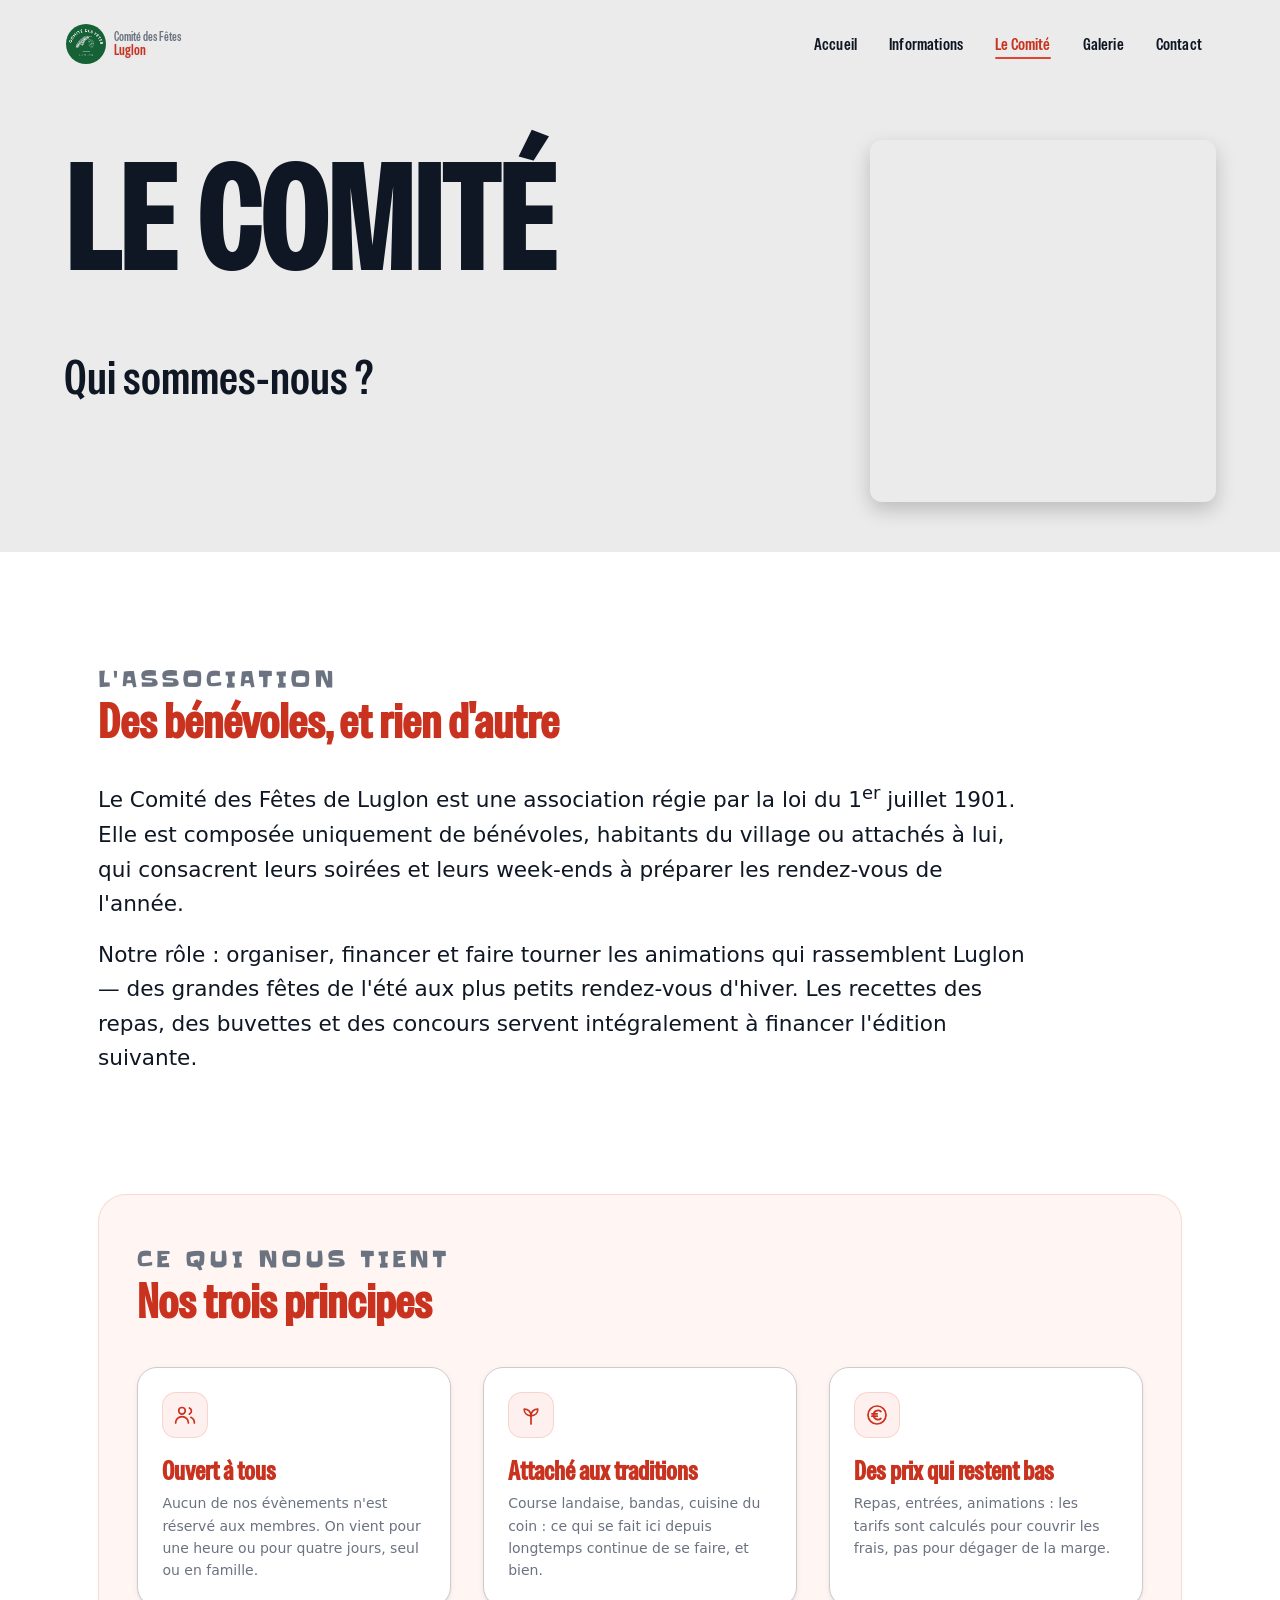
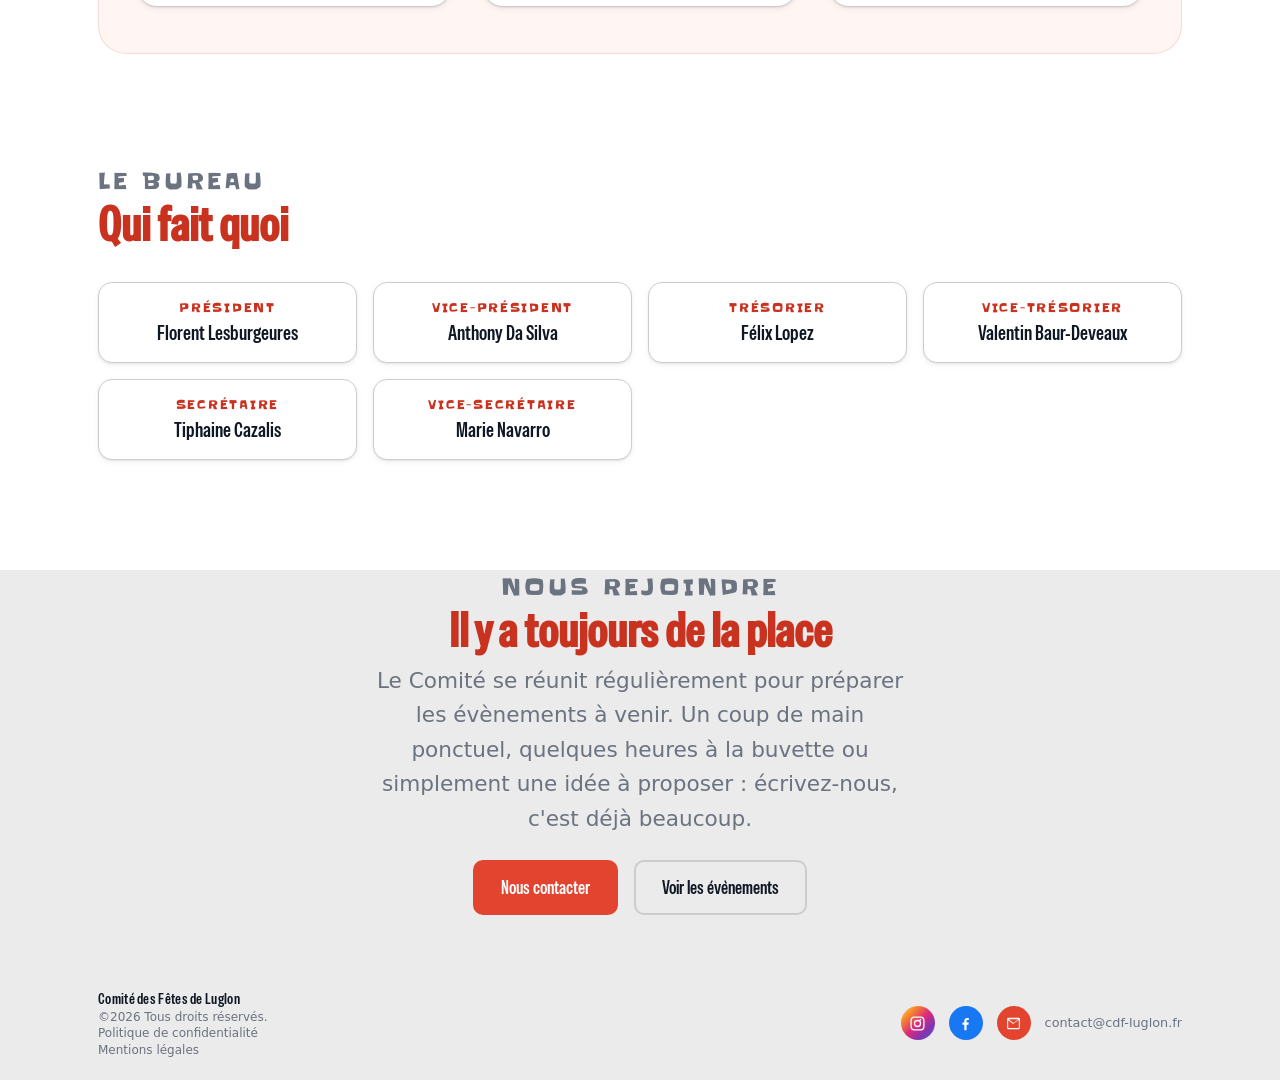
==== commit e1734ad7: "modified navbar to fit with fire" ====
--- a/comite/index.html
+++ b/comite/index.html
@@ -69,15 +69,7 @@
 
             <ul class="site-nav__links" id="site-nav-panel">
                 <li><a href="/">Accueil</a></li>
-                <li class="site-nav__item--has-menu">
-                    <a href="/evenements/">Évènements<span class="site-nav__chevron" aria-hidden="true"></span></a>
-                    <ul class="site-nav__submenu">
-                        <li><a href="/evenements/fetes-de-luglon/">Les Fêtes de Luglon</a></li>
-                        <li><a href="/evenements/concours-de-belote/">Concours de belote</a></li>
-                        <li><a href="/evenements/carnaval/">Carnaval</a></li>
-                        <li><a href="/evenements/">Tous les évènements</a></li>
-                    </ul>
-                </li>
+                <li><a href="/informations/">Informations</a></li>
                 <li><a href="/comite/" aria-current="page">Le Comité</a></li>
                 <li><a href="/galerie/">Galerie</a></li>
                 <li><a href="/contact/">Contact</a></li>
--- a/styles.css
+++ b/styles.css
@@ -55,13 +55,13 @@
   /* --- Couleurs (noms historiques conservés) --- */
   --bg: #ffffff;
   --card: #ebebeb;
-  --text: #0f1724;              /* Noir foncé */
+  --text: #0f1724;               /* Noir foncé */
   --muted: #6b7280;
-  --tab-font: #e9f2ee;
-  --tab-border : #ccc;
+  --tab-font: #fff3e0;           /* Teinte légèrement crème/chaude pour remplacer le blanc verdâtre */
+  --tab-border: #ccc;
   --form-bg: #ffffff;
   --text-shadow: #0000001a;
-  --luglon-green: #166136;
+  --luglon-green: #e34430;       /* Rouge-braise principal (surface, boutons) */
   --resa-shadow: #00000080;
 
   --accent: var(--luglon-green);
@@ -73,27 +73,22 @@
   --sending-border: #e65100;
   --error-bg: #ffebee;
   --error-border: #c62828;
-  --success-bg: #e8f5e9;
-  --success-border: #2e7d32;
-
-  /* Alerte / attention — volontairement en rupture avec le vert de marque */
-  --alert: #c62828;
-
-  /* VERT DE TEXTE — à utiliser pour tout titre ou libellé écrit en vert.
-     --luglon-green est le vert des SURFACES (boutons, filets, fonds) : il est
-     conçu pour porter du texte blanc. Employé comme couleur d'encre sur le
-     fond sombre (#1a1a1a), il tombe à 2,2:1, très en dessous du minimum de
-     4,5:1. --green-ink suit donc le thème : vert de marque en clair, vert
-     clair en sombre. Les deux tiennent ~9,7:1 sur leur fond respectif. */
-  --green-ink: #166136;
-
-  /* Déclinaisons du vert de marque (dérivées de --luglon-green) */
-  --green-050: #f2f8f4;
-  --green-100: #dcebe2;
-  --green-700: #0f4a28;
-  --green-tint-08: rgba(22, 97, 54, 0.08);
-  --green-tint-16: rgba(22, 97, 54, 0.16);
-  --green-tint-24: rgba(22, 97, 54, 0.24);
+  --success-bg: #fff8e1;         /* Jaune flamme doux */
+  --success-border: #f7c937;     /* Jaune vif */
+
+  /* Alerte / attention */
+  --alert: #b71c1c;
+
+  /* ROUGE/ORANGE DE TEXTE — lisible avec contraste fort */
+  --green-ink: #c8321e;
+
+  /* Déclinaisons de teinte braise / feu */
+  --green-050: #fff5f2;          /* Voile rouge/orange très léger */
+  --green-100: #ffe3dc;          /* Fond d'accent pastel chaud */
+  --green-700: #a82415;          /* Rouge sombre pour hover / accentuation */
+  --green-tint-08: rgba(227, 68, 48, 0.08);
+  --green-tint-16: rgba(227, 68, 48, 0.16);
+  --green-tint-24: rgba(227, 68, 48, 0.24);
 
   /* --- Polices --- */
   --font-body: Inter, system-ui, -apple-system, "Segoe UI", Roboto, "Helvetica Neue", Arial;
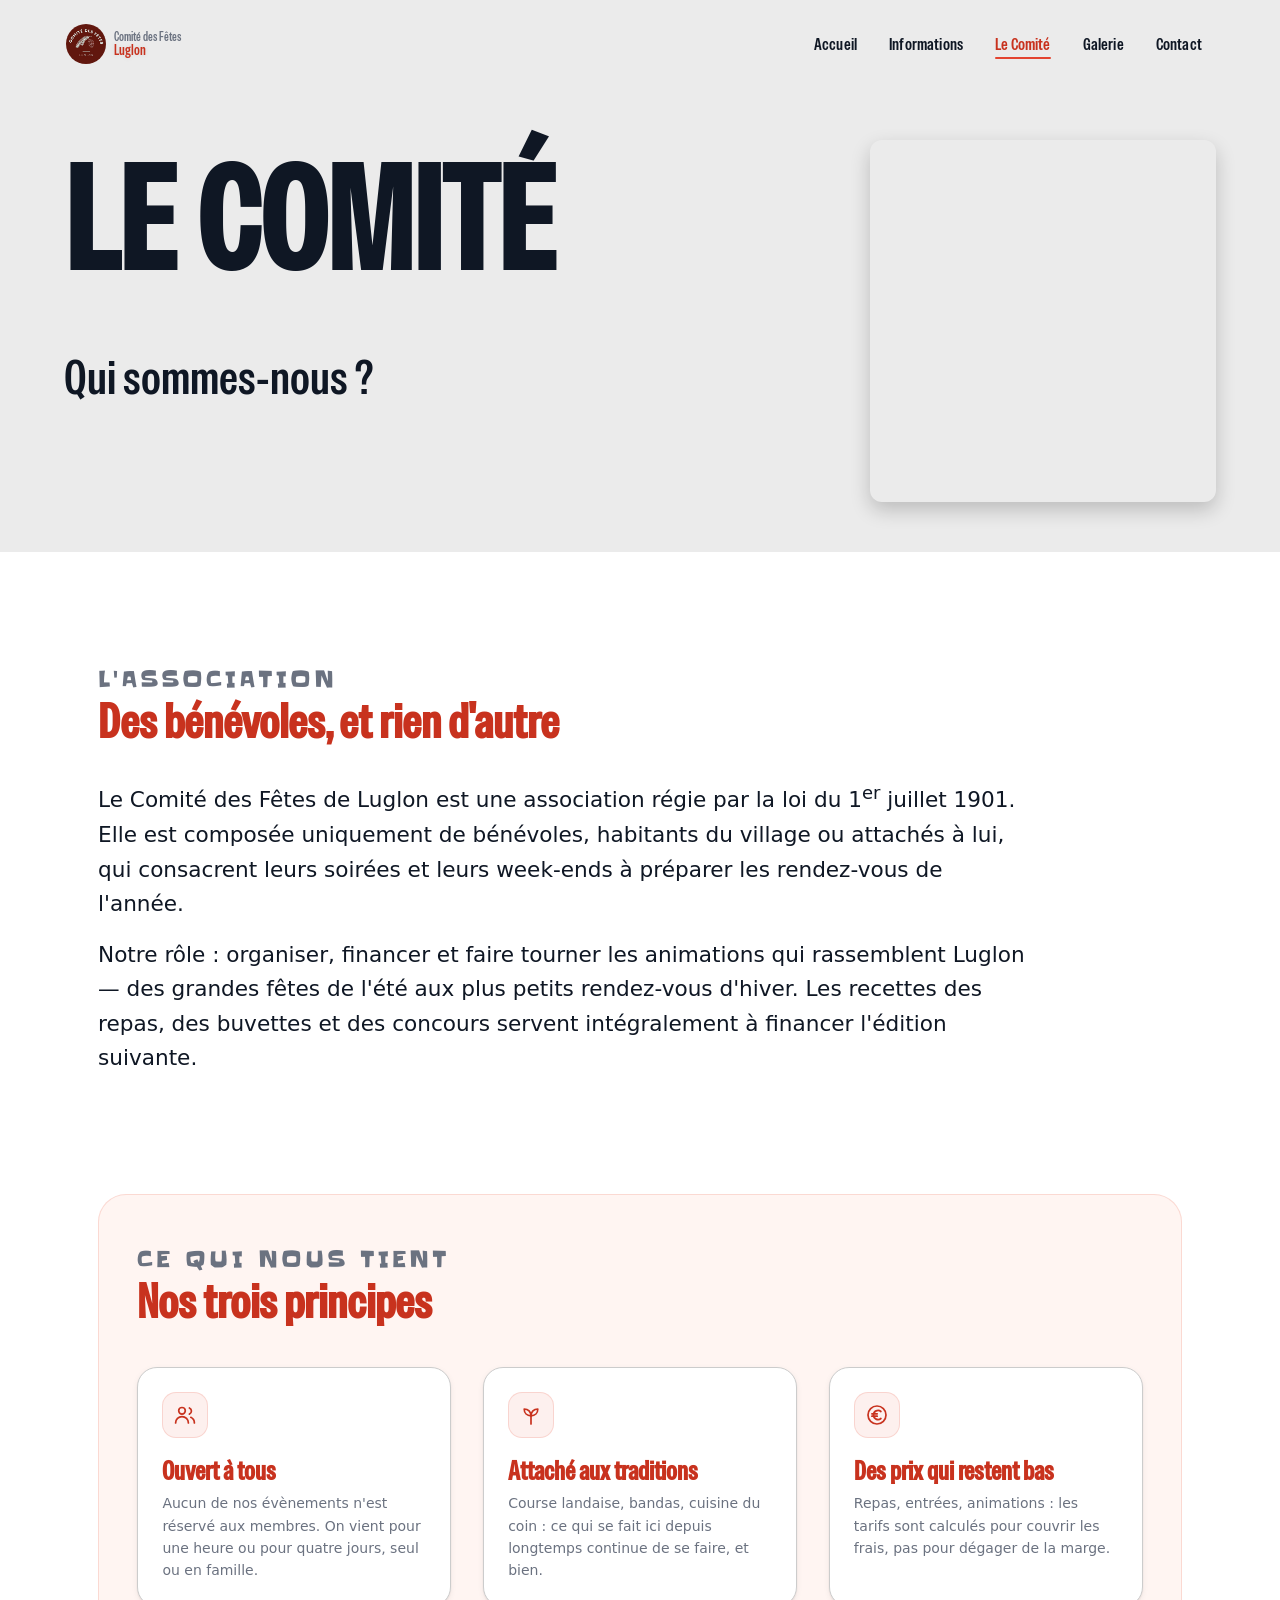
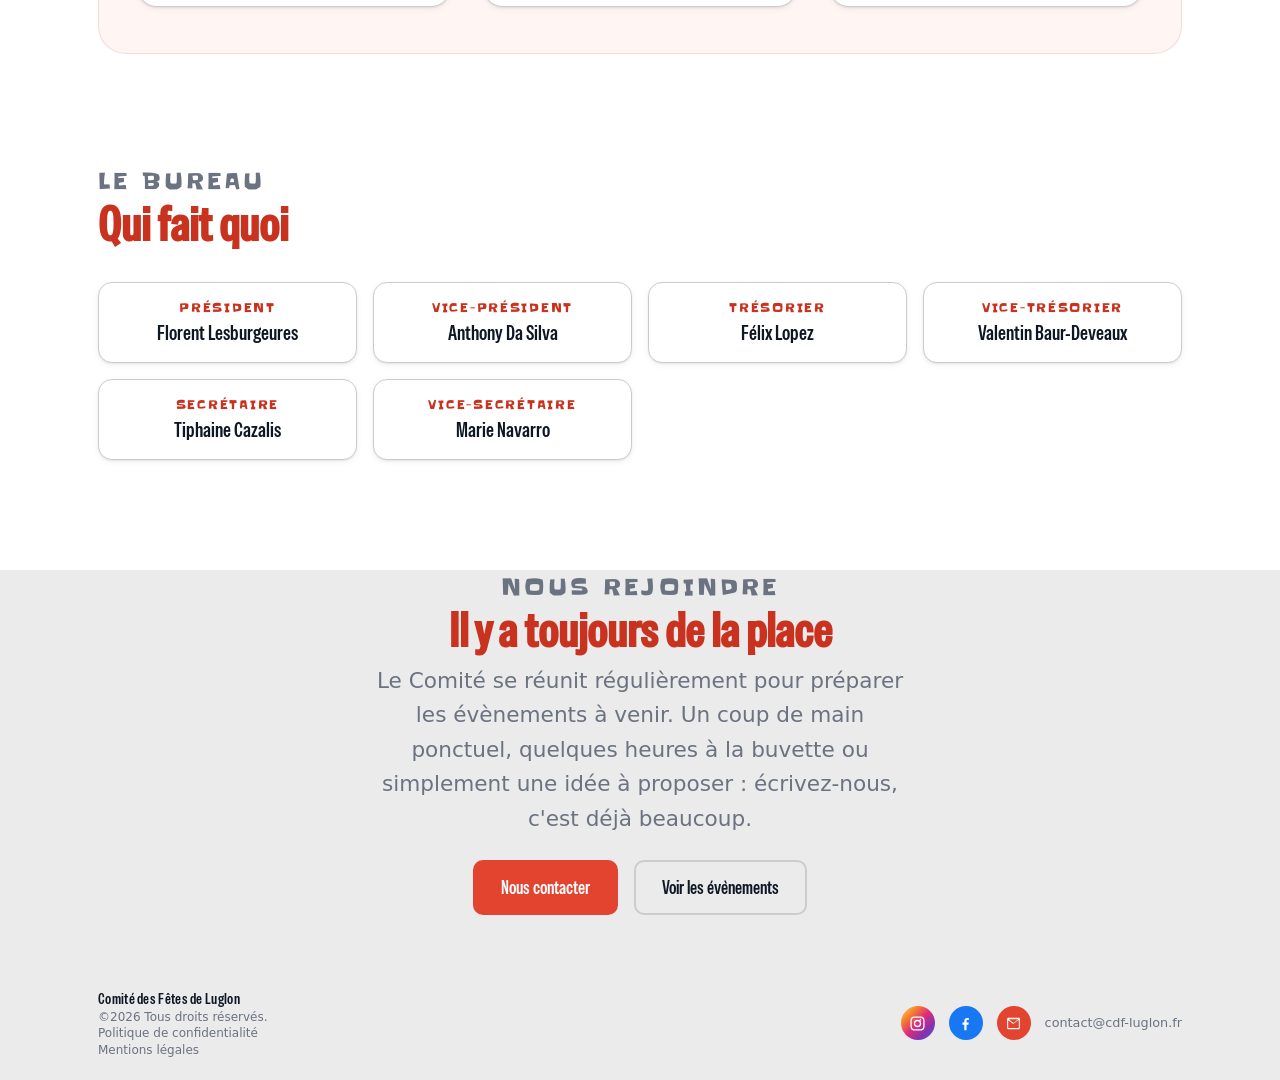
==== commit 6529bea2: "changement propre navbar et rectification chemin nouveau logo cdf" ====
--- a/comite/index.html
+++ b/comite/index.html
@@ -59,7 +59,7 @@
             <span class="site-nav__glass" aria-hidden="true"></span>
 
             <a class="site-nav__brand" href="/">
-                <img class="site-nav__logo" src="/images/logo_cdf.jpg" alt=""
+                <img class="site-nav__logo" src="/images/logo_cdf.png" alt=""
                      width="40" height="40" decoding="async">
                 <span class="site-nav__wordmark">
                     <span class="site-nav__wordmark-top">Comité des Fêtes</span>
--- a/styles.css
+++ b/styles.css
@@ -138,14 +138,14 @@
 
   /* --- Ombres (contact serré + ambiant large + liseré intérieur) --- */
   --rim-top: inset 0 1px 0 rgba(255, 255, 255, 0.75);
-  --shadow-s: 0 1px 2px rgba(9, 30, 18, 0.08),
-              0 2px 6px rgba(9, 30, 18, 0.06);
-  --shadow-m: 0 1px 2px rgba(9, 30, 18, 0.08),
-              0 8px 24px -6px rgba(9, 30, 18, 0.14);
-  --shadow-l: 0 2px 4px rgba(9, 30, 18, 0.10),
-              0 18px 48px -12px rgba(9, 30, 18, 0.22);
-  --shadow-nav: 0 1px 2px rgba(9, 30, 18, 0.06),
-                0 8px 30px -8px rgba(9, 30, 18, 0.18);
+  --shadow-s: 0 1px 2px rgba(38, 14, 10, 0.08),
+              0 2px 6px rgba(38, 14, 10, 0.06);
+  --shadow-m: 0 1px 2px rgba(38, 14, 10, 0.08),
+              0 8px 24px -6px rgba(38, 14, 10, 0.14);
+  --shadow-l: 0 2px 4px rgba(38, 14, 10, 0.10),
+              0 18px 48px -12px rgba(38, 14, 10, 0.22);
+  --shadow-nav: 0 1px 2px rgba(38, 14, 10, 0.06),
+                0 8px 30px -8px rgba(38, 14, 10, 0.18);
   --shadow-focus: 0 0 0 3px var(--green-tint-24);
 
   /* --- Verre (voir la règle A en tête de fichier) --- */
@@ -215,18 +215,19 @@
     --muted: #a1a1a1;
     --tab-font: #222222;
     --form-bg: #222222;
-    --text-shadow: #16613680;
-    --tab-border : #444444;
+    --text-shadow: #e3443080;   /* Halo rouge feu chaud */
+    --tab-border: #444444;
     --resa-shadow: #000000cc;
 
-    /* Voir le commentaire de --green-ink dans :root */
-    --green-ink: #6bd698;
-
-    --green-050: #10251a;
-    --green-100: #16321f;
-    --green-tint-08: rgba(107, 214, 152, 0.10);
-    --green-tint-16: rgba(107, 214, 152, 0.18);
-    --green-tint-24: rgba(107, 214, 152, 0.28);
+    /* JAUNE/ORANGE FLAMME — contraste élevé (> 9:1) sur fond sombre #1a1a1a */
+    --green-ink: #f7c937;
+
+    /* Déclinaisons de braise sombre */
+    --green-050: #261411;       /* Fond teinté braise très sombre */
+    --green-100: #3b1b16;       /* Fond d'accent sombre */
+    --green-tint-08: rgba(247, 201, 55, 0.10);
+    --green-tint-16: rgba(247, 201, 55, 0.18);
+    --green-tint-24: rgba(247, 201, 55, 0.28);
 
     /* Le liseré est un token : toutes les ombres qui le référencent suivent */
     --rim-top: inset 0 1px 0 rgba(255, 255, 255, 0.10);
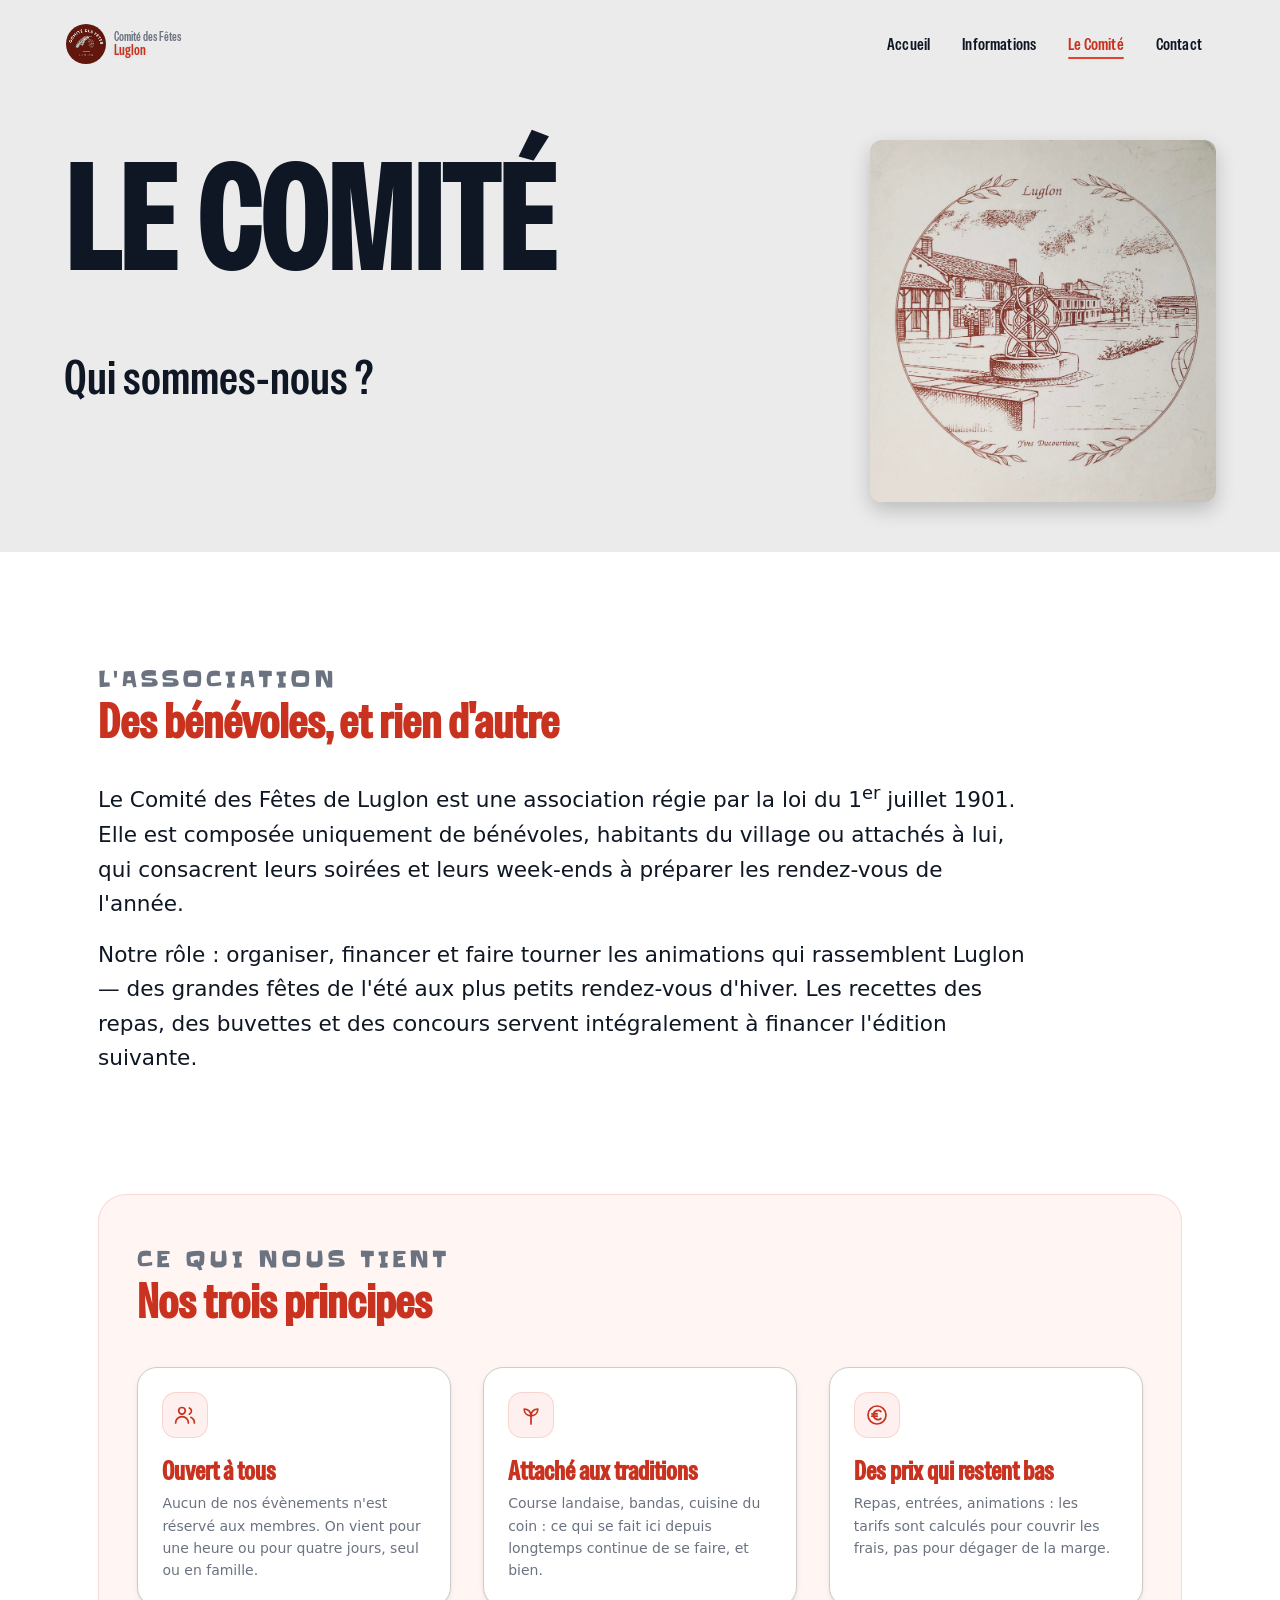
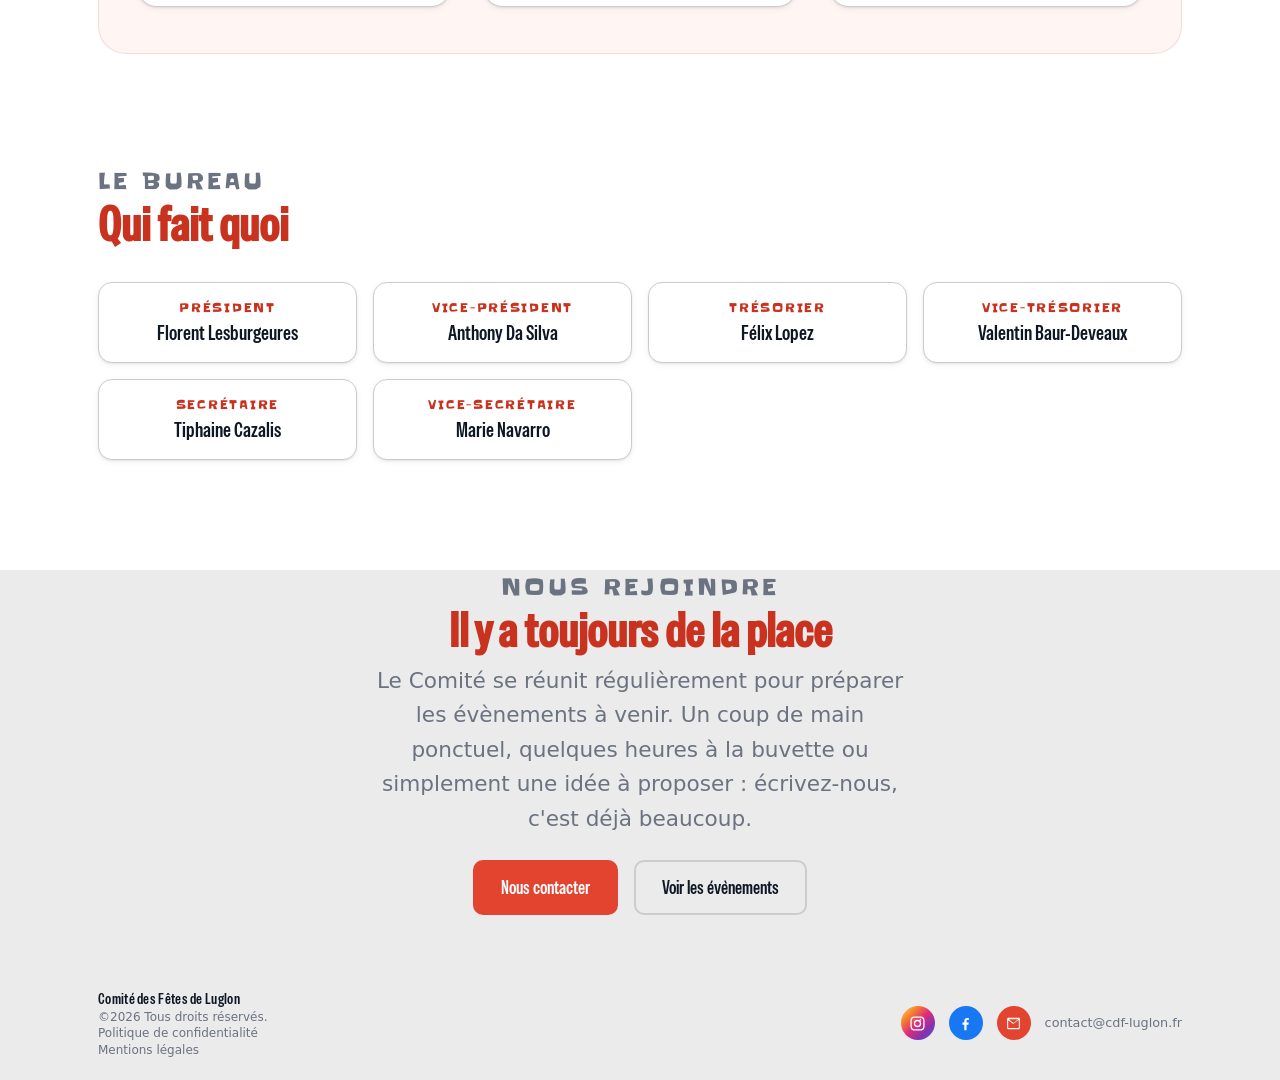
==== commit 31c9bb46: "suppr Galerie de la navbar" ====
--- a/comite/index.html
+++ b/comite/index.html
@@ -71,7 +71,6 @@
                 <li><a href="/">Accueil</a></li>
                 <li><a href="/informations/">Informations</a></li>
                 <li><a href="/comite/" aria-current="page">Le Comité</a></li>
-                <li><a href="/galerie/">Galerie</a></li>
                 <li><a href="/contact/">Contact</a></li>
             </ul>
 
